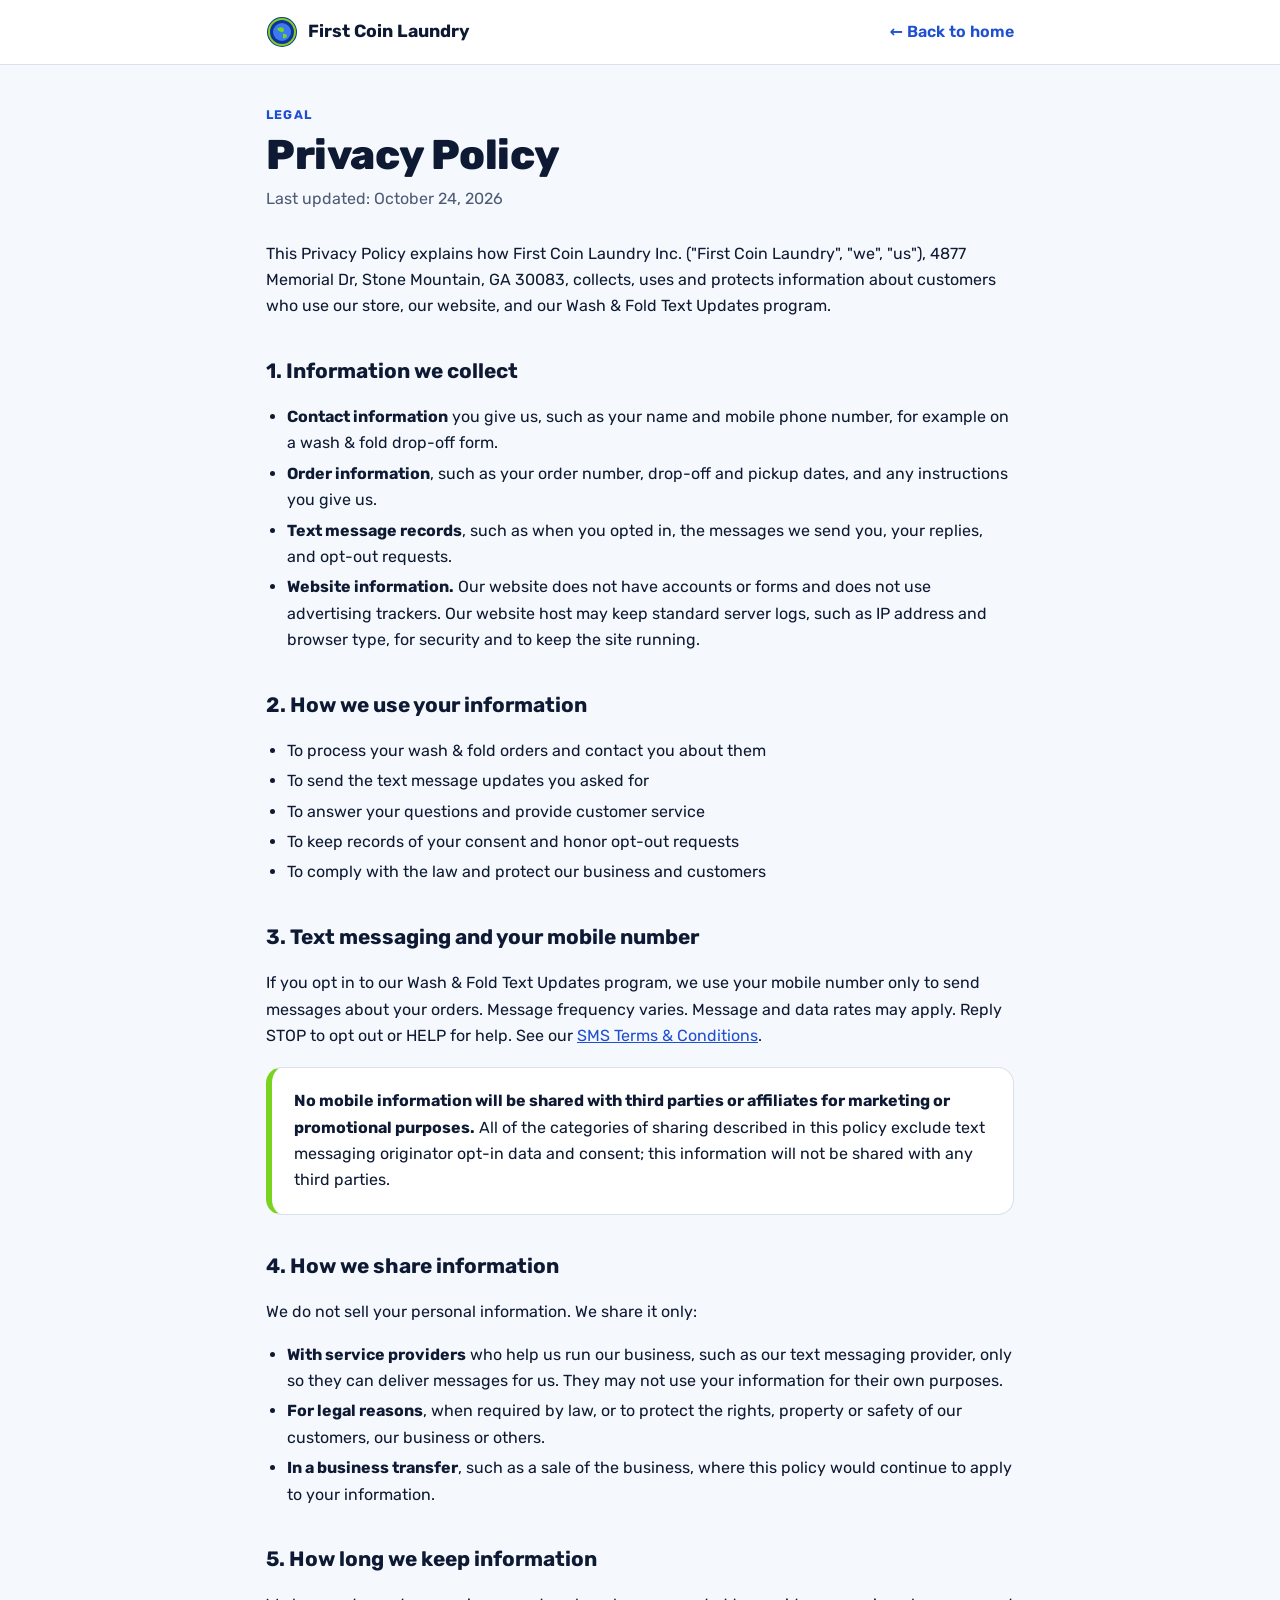
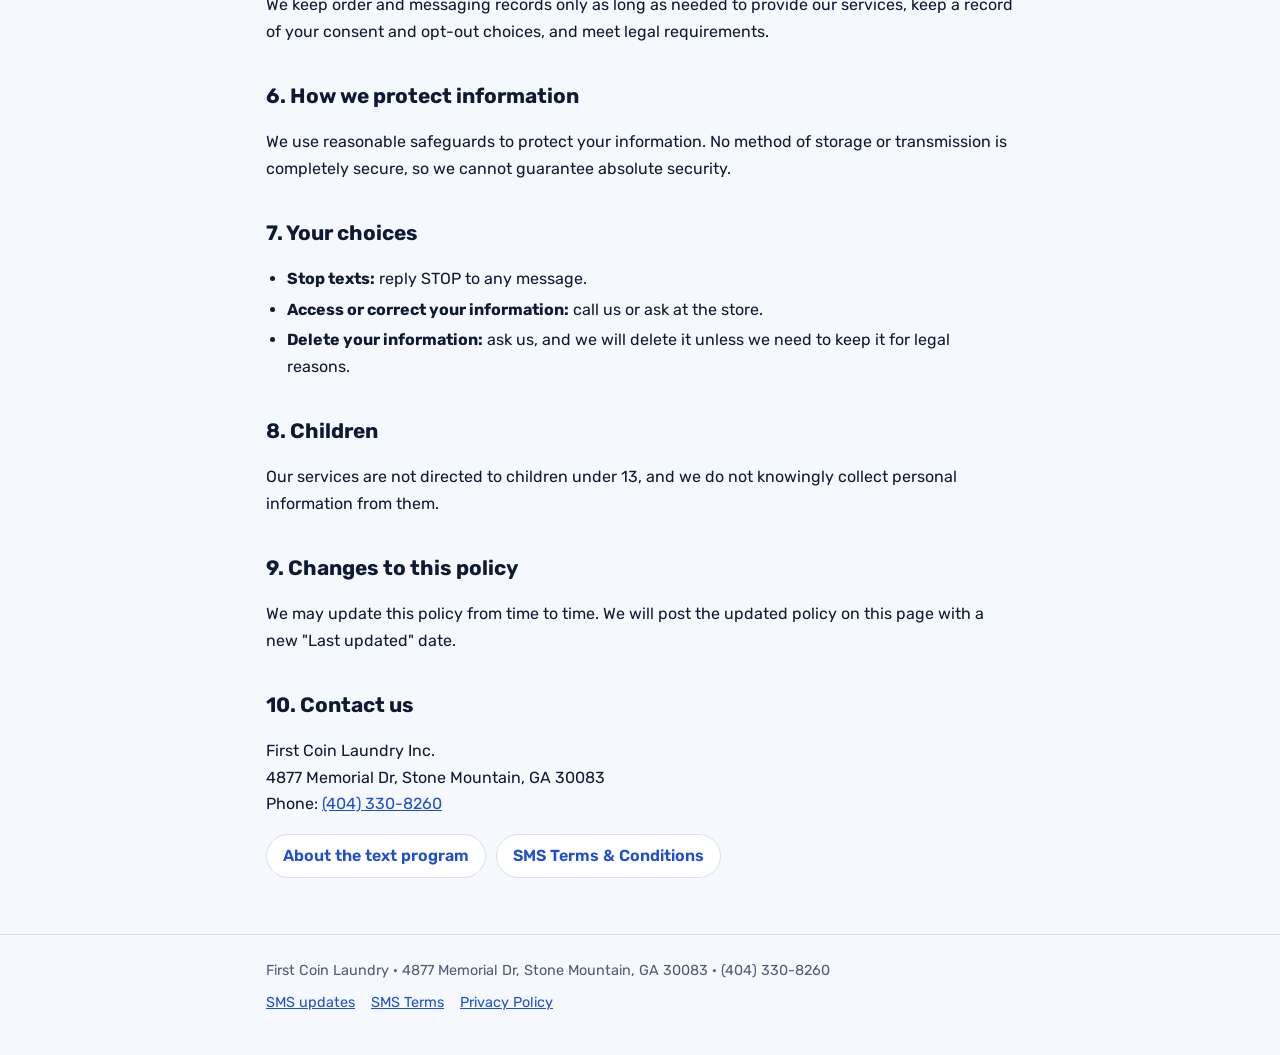
==== privacy.html @ 3e804628 "Add wash & fold SMS program, SMS terms and privacy policy pages Separate pages linked from the foote" ====
<!DOCTYPE html>
<html lang="en">
<head>
  <meta charset="UTF-8">
  <meta name="viewport" content="width=device-width, initial-scale=1.0">
  <title>Privacy Policy · First Coin Laundry</title>
  <meta name="description" content="How First Coin Laundry collects, uses and protects your information, including mobile numbers for wash & fold text updates.">
  <link rel="preconnect" href="https://fonts.googleapis.com">
  <link rel="preconnect" href="https://fonts.gstatic.com" crossorigin>
  <link href="https://fonts.googleapis.com/css2?family=Rubik:wght@400;500;600;700;800&display=swap" rel="stylesheet">
  <link rel="stylesheet" href="legal.css">
</head>
<body>
  <header class="top">
    <div class="wrap">
      <a class="brand" href="index.html"><svg viewBox="0 0 64 64" aria-hidden="true"><circle cx="32" cy="32" r="30" fill="#14309a"/><circle cx="32" cy="32" r="26" fill="none" stroke="#7ad31f" stroke-width="4"/><circle cx="32" cy="32" r="18" fill="#3a7cf0"/><path d="M22 26 q6 -6 12 -2 q4 4 0 8 q-6 2 -12 -6z M34 36 q6 -2 8 4 q-2 6 -8 4z" fill="#7ad31f"/></svg>First Coin Laundry</a>
      <a class="back" href="index.html">&larr; Back to home</a>
    </div>
  </header>

  <main>
    <div class="wrap">
      <div class="eyebrow">Legal</div>
      <h1>Privacy Policy</h1>
      <p class="updated">Last updated: October 24, 2026</p>

      <p>This Privacy Policy explains how First Coin Laundry Inc. ("First Coin Laundry", "we", "us"), 4877 Memorial Dr, Stone Mountain, GA 30083, collects, uses and protects information about customers who use our store, our website, and our Wash &amp; Fold Text Updates program.</p>

      <h2>1. Information we collect</h2>
      <ul>
        <li><b>Contact information</b> you give us, such as your name and mobile phone number, for example on a wash &amp; fold drop-off form.</li>
        <li><b>Order information</b>, such as your order number, drop-off and pickup dates, and any instructions you give us.</li>
        <li><b>Text message records</b>, such as when you opted in, the messages we send you, your replies, and opt-out requests.</li>
        <li><b>Website information.</b> Our website does not have accounts or forms and does not use advertising trackers. Our website host may keep standard server logs, such as IP address and browser type, for security and to keep the site running.</li>
      </ul>

      <h2>2. How we use your information</h2>
      <ul>
        <li>To process your wash &amp; fold orders and contact you about them</li>
        <li>To send the text message updates you asked for</li>
        <li>To answer your questions and provide customer service</li>
        <li>To keep records of your consent and honor opt-out requests</li>
        <li>To comply with the law and protect our business and customers</li>
      </ul>

      <h2>3. Text messaging and your mobile number</h2>
      <p>If you opt in to our Wash &amp; Fold Text Updates program, we use your mobile number only to send messages about your orders. Message frequency varies. Message and data rates may apply. Reply STOP to opt out or HELP for help. See our <a href="sms-terms.html">SMS Terms &amp; Conditions</a>.</p>
      <div class="card highlight">
        <p style="margin:0"><b>No mobile information will be shared with third parties or affiliates for marketing or promotional purposes.</b> All of the categories of sharing described in this policy exclude text messaging originator opt-in data and consent; this information will not be shared with any third parties.</p>
      </div>

      <h2>4. How we share information</h2>
      <p>We do not sell your personal information. We share it only:</p>
      <ul>
        <li><b>With service providers</b> who help us run our business, such as our text messaging provider, only so they can deliver messages for us. They may not use your information for their own purposes.</li>
        <li><b>For legal reasons</b>, when required by law, or to protect the rights, property or safety of our customers, our business or others.</li>
        <li><b>In a business transfer</b>, such as a sale of the business, where this policy would continue to apply to your information.</li>
      </ul>

      <h2>5. How long we keep information</h2>
      <p>We keep order and messaging records only as long as needed to provide our services, keep a record of your consent and opt-out choices, and meet legal requirements.</p>

      <h2>6. How we protect information</h2>
      <p>We use reasonable safeguards to protect your information. No method of storage or transmission is completely secure, so we cannot guarantee absolute security.</p>

      <h2>7. Your choices</h2>
      <ul>
        <li><b>Stop texts:</b> reply STOP to any message.</li>
        <li><b>Access or correct your information:</b> call us or ask at the store.</li>
        <li><b>Delete your information:</b> ask us, and we will delete it unless we need to keep it for legal reasons.</li>
      </ul>

      <h2>8. Children</h2>
      <p>Our services are not directed to children under 13, and we do not knowingly collect personal information from them.</p>

      <h2>9. Changes to this policy</h2>
      <p>We may update this policy from time to time. We will post the updated policy on this page with a new "Last updated" date.</p>

      <h2>10. Contact us</h2>
      <p>First Coin Laundry Inc.<br>4877 Memorial Dr, Stone Mountain, GA 30083<br>Phone: <a href="tel:+14043308260">(404) 330-8260</a></p>

      <div class="links">
        <a href="sms.html">About the text program</a>
        <a href="sms-terms.html">SMS Terms &amp; Conditions</a>
      </div>
    </div>
  </main>

  <footer>
    <div class="wrap">
      <span>First Coin Laundry · 4877 Memorial Dr, Stone Mountain, GA 30083 · (404) 330-8260</span>
      <nav aria-label="Legal"><a href="sms.html">SMS updates</a><a href="sms-terms.html">SMS Terms</a><a href="privacy.html">Privacy Policy</a></nav>
    </div>
  </footer>
</body>
</html>
---- legal.css ----
/* Shared styles for the SMS program, SMS terms and privacy policy pages */
:root {
  --bg: #f5f8fc;
  --surface: #ffffff;
  --surface-2: #eef3fb;
  --text: #0e1a33;
  --muted: #4d5b75;
  --primary: #1f4fd1;
  --primary-soft: #dfe7fb;
  --lime: #7ad31f;
  --border: #d9e1ee;
}
@media (prefers-color-scheme: dark) {
  :root {
    --bg: #0a1020;
    --surface: #121a2e;
    --surface-2: #17213a;
    --text: #e9eefa;
    --muted: #a1adc6;
    --primary: #6d8dff;
    --primary-soft: #1d2a52;
    --lime: #8fe33a;
    --border: #26314d;
  }
}

* { box-sizing: border-box; }
body {
  margin: 0;
  font-family: "Rubik", system-ui, -apple-system, "Segoe UI", Roboto, sans-serif;
  background: var(--bg);
  color: var(--text);
  line-height: 1.65;
  -webkit-font-smoothing: antialiased;
}
a { color: var(--primary); }
.wrap { max-width: 780px; margin: 0 auto; padding: 0 16px; }

.top { background: var(--surface); border-bottom: 1px solid var(--border); }
.top .wrap { display: flex; align-items: center; justify-content: space-between; gap: 12px; min-height: 64px; flex-wrap: wrap; }
.brand { display: inline-flex; align-items: center; gap: 10px; font-weight: 700; font-size: 1.1rem; color: var(--text); text-decoration: none; }
.brand svg { width: 32px; height: 32px; flex: none; }
.back { font-weight: 600; text-decoration: none; }

main { padding: 40px 0 56px; }
.eyebrow { color: var(--primary); font-weight: 700; text-transform: uppercase; letter-spacing: .1em; font-size: .78rem; }
h1 { font-size: clamp(1.9rem, 5vw, 2.6rem); line-height: 1.12; margin: 6px 0 8px; font-weight: 800; letter-spacing: -0.01em; }
.updated { color: var(--muted); margin: 0 0 28px; }
h2 { font-size: 1.3rem; margin: 34px 0 8px; }
h3 { font-size: 1.05rem; margin: 22px 0 6px; }
p, li { color: var(--text); }
ul, ol { padding-left: 1.3em; }
li { margin: 4px 0; }

.card { background: var(--surface); border: 1px solid var(--border); border-radius: 16px; padding: 20px 22px; margin: 18px 0; }
.card.highlight { border-left: 6px solid var(--lime); }
.consent { background: var(--surface-2); border-radius: 12px; padding: 14px 16px; font-size: .95rem; }
.consent .box { display: inline-block; width: 16px; height: 16px; border: 2px solid var(--text); border-radius: 3px; vertical-align: -3px; margin-right: 8px; }

.keywords { display: grid; grid-template-columns: repeat(auto-fit, minmax(170px, 1fr)); gap: 12px; margin: 14px 0; }
.kw { background: var(--surface); border: 1px solid var(--border); border-radius: 14px; padding: 14px 16px; }
.kw b { display: inline-block; font-size: 1.15rem; letter-spacing: .04em; background: var(--primary-soft); color: var(--primary); border-radius: 8px; padding: 2px 10px; margin-bottom: 6px; }
.kw span { display: block; color: var(--muted); font-size: .92rem; }

.sms { max-width: 420px; background: var(--surface-2); border-radius: 18px 18px 18px 4px; padding: 10px 14px; margin: 10px 0; font-size: .95rem; }

.links { display: flex; flex-wrap: wrap; gap: 10px; margin-top: 10px; }
.links a { background: var(--surface); border: 1px solid var(--border); border-radius: 999px; padding: 8px 16px; text-decoration: none; font-weight: 600; }

footer { border-top: 1px solid var(--border); padding: 24px 0 40px; color: var(--muted); font-size: .9rem; }
footer .wrap { display: flex; flex-wrap: wrap; gap: 8px 18px; justify-content: space-between; }
footer nav { display: flex; flex-wrap: wrap; gap: 8px 16px; }
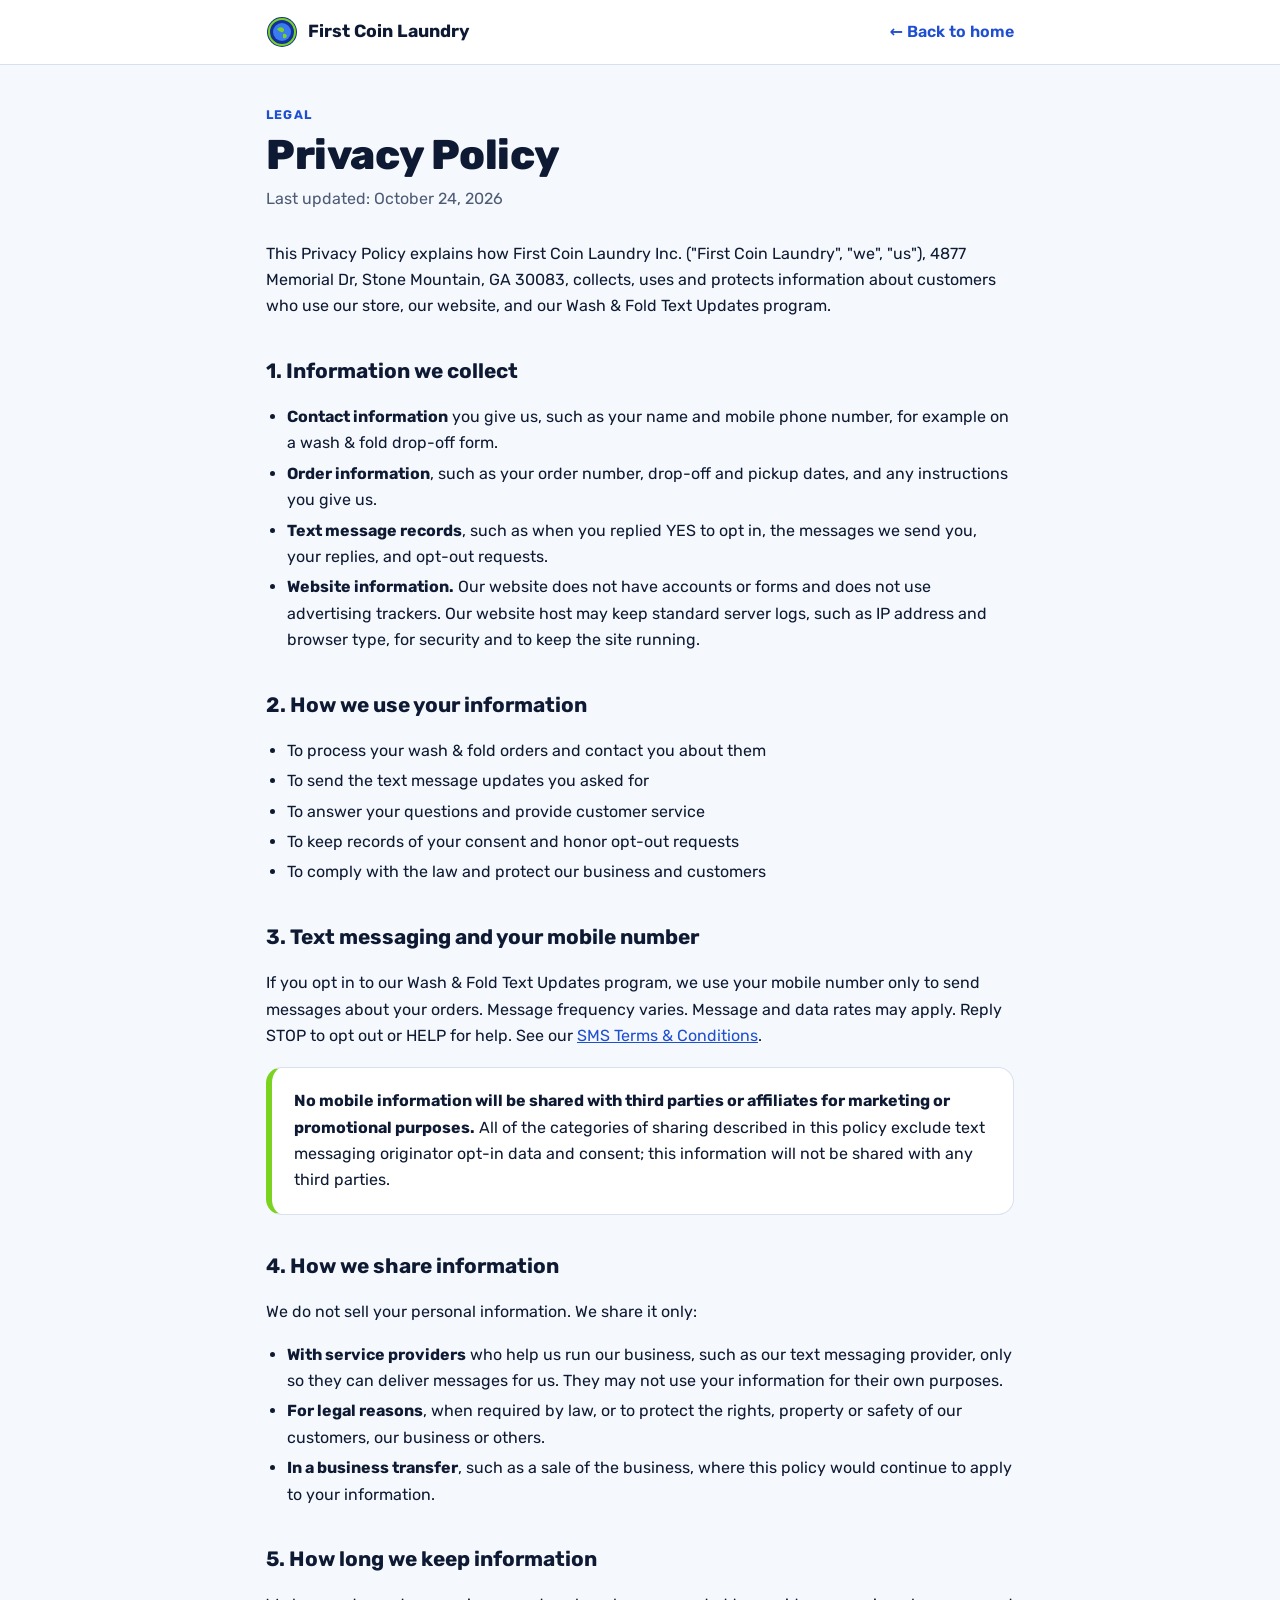
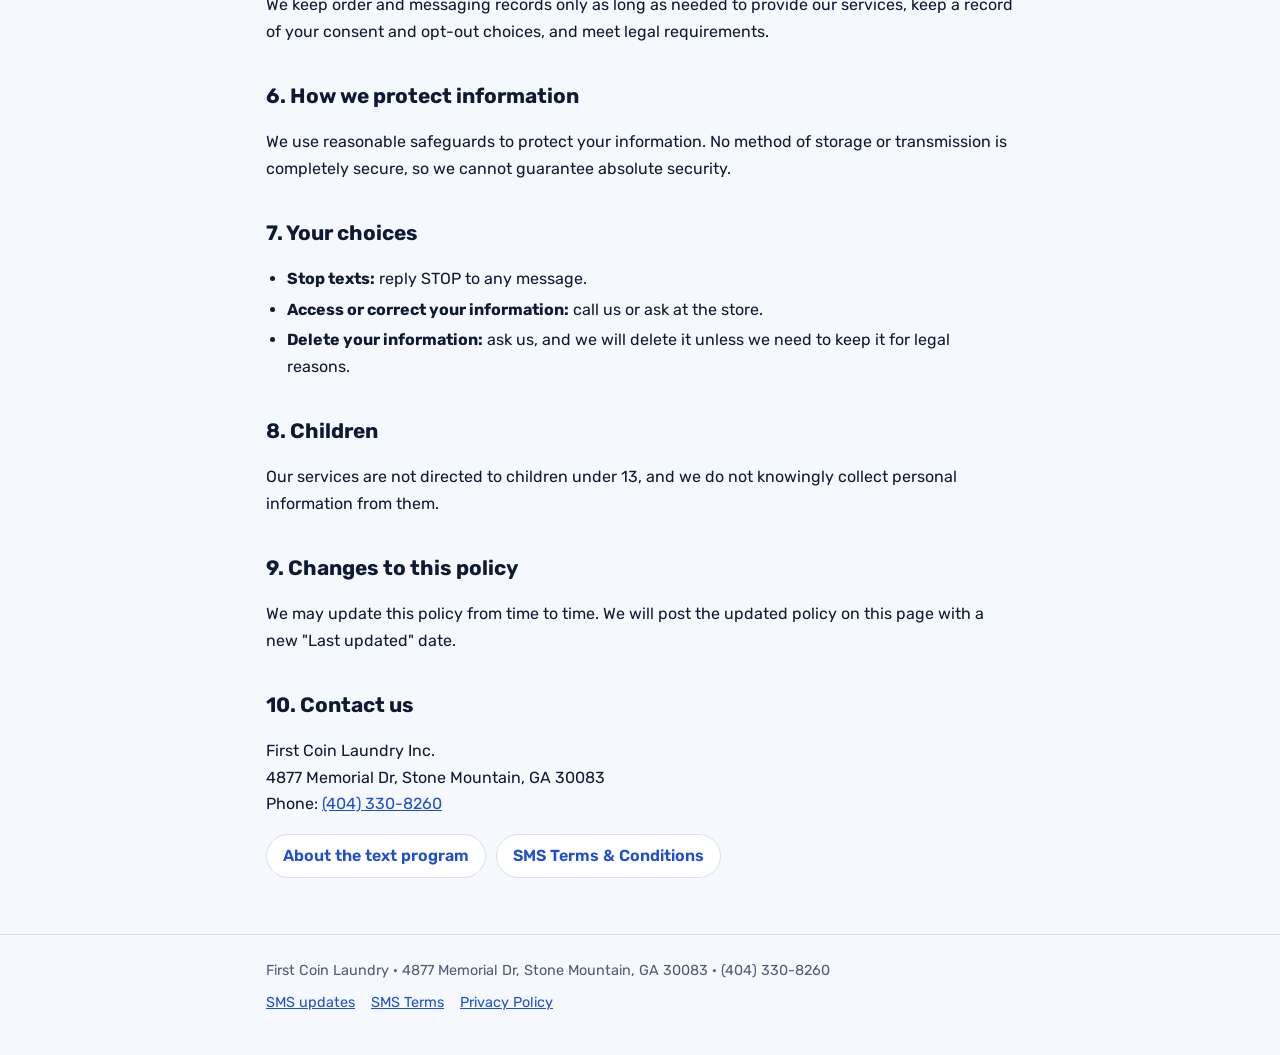
==== commit 6428a600: "Add wash & fold pricing, quarter machine and ATM; switch SMS opt-in to reply YES - New Wash & Fold s" ====
--- a/privacy.html
+++ b/privacy.html
@@ -30,7 +30,7 @@
       <ul>
         <li><b>Contact information</b> you give us, such as your name and mobile phone number, for example on a wash &amp; fold drop-off form.</li>
         <li><b>Order information</b>, such as your order number, drop-off and pickup dates, and any instructions you give us.</li>
-        <li><b>Text message records</b>, such as when you opted in, the messages we send you, your replies, and opt-out requests.</li>
+        <li><b>Text message records</b>, such as when you replied YES to opt in, the messages we send you, your replies, and opt-out requests.</li>
         <li><b>Website information.</b> Our website does not have accounts or forms and does not use advertising trackers. Our website host may keep standard server logs, such as IP address and browser type, for security and to keep the site running.</li>
       </ul>
 
--- a/legal.css
+++ b/legal.css
@@ -62,7 +62,7 @@
 .kw b { display: inline-block; font-size: 1.15rem; letter-spacing: .04em; background: var(--primary-soft); color: var(--primary); border-radius: 8px; padding: 2px 10px; margin-bottom: 6px; }
 .kw span { display: block; color: var(--muted); font-size: .92rem; }
 
-.sms { max-width: 420px; background: var(--surface-2); border-radius: 18px 18px 18px 4px; padding: 10px 14px; margin: 10px 0; font-size: .95rem; }
+.sms { overflow-wrap: anywhere; max-width: 420px; background: var(--surface-2); border-radius: 18px 18px 18px 4px; padding: 10px 14px; margin: 10px 0; font-size: .95rem; }
 
 .links { display: flex; flex-wrap: wrap; gap: 10px; margin-top: 10px; }
 .links a { background: var(--surface); border: 1px solid var(--border); border-radius: 999px; padding: 8px 16px; text-decoration: none; font-weight: 600; }
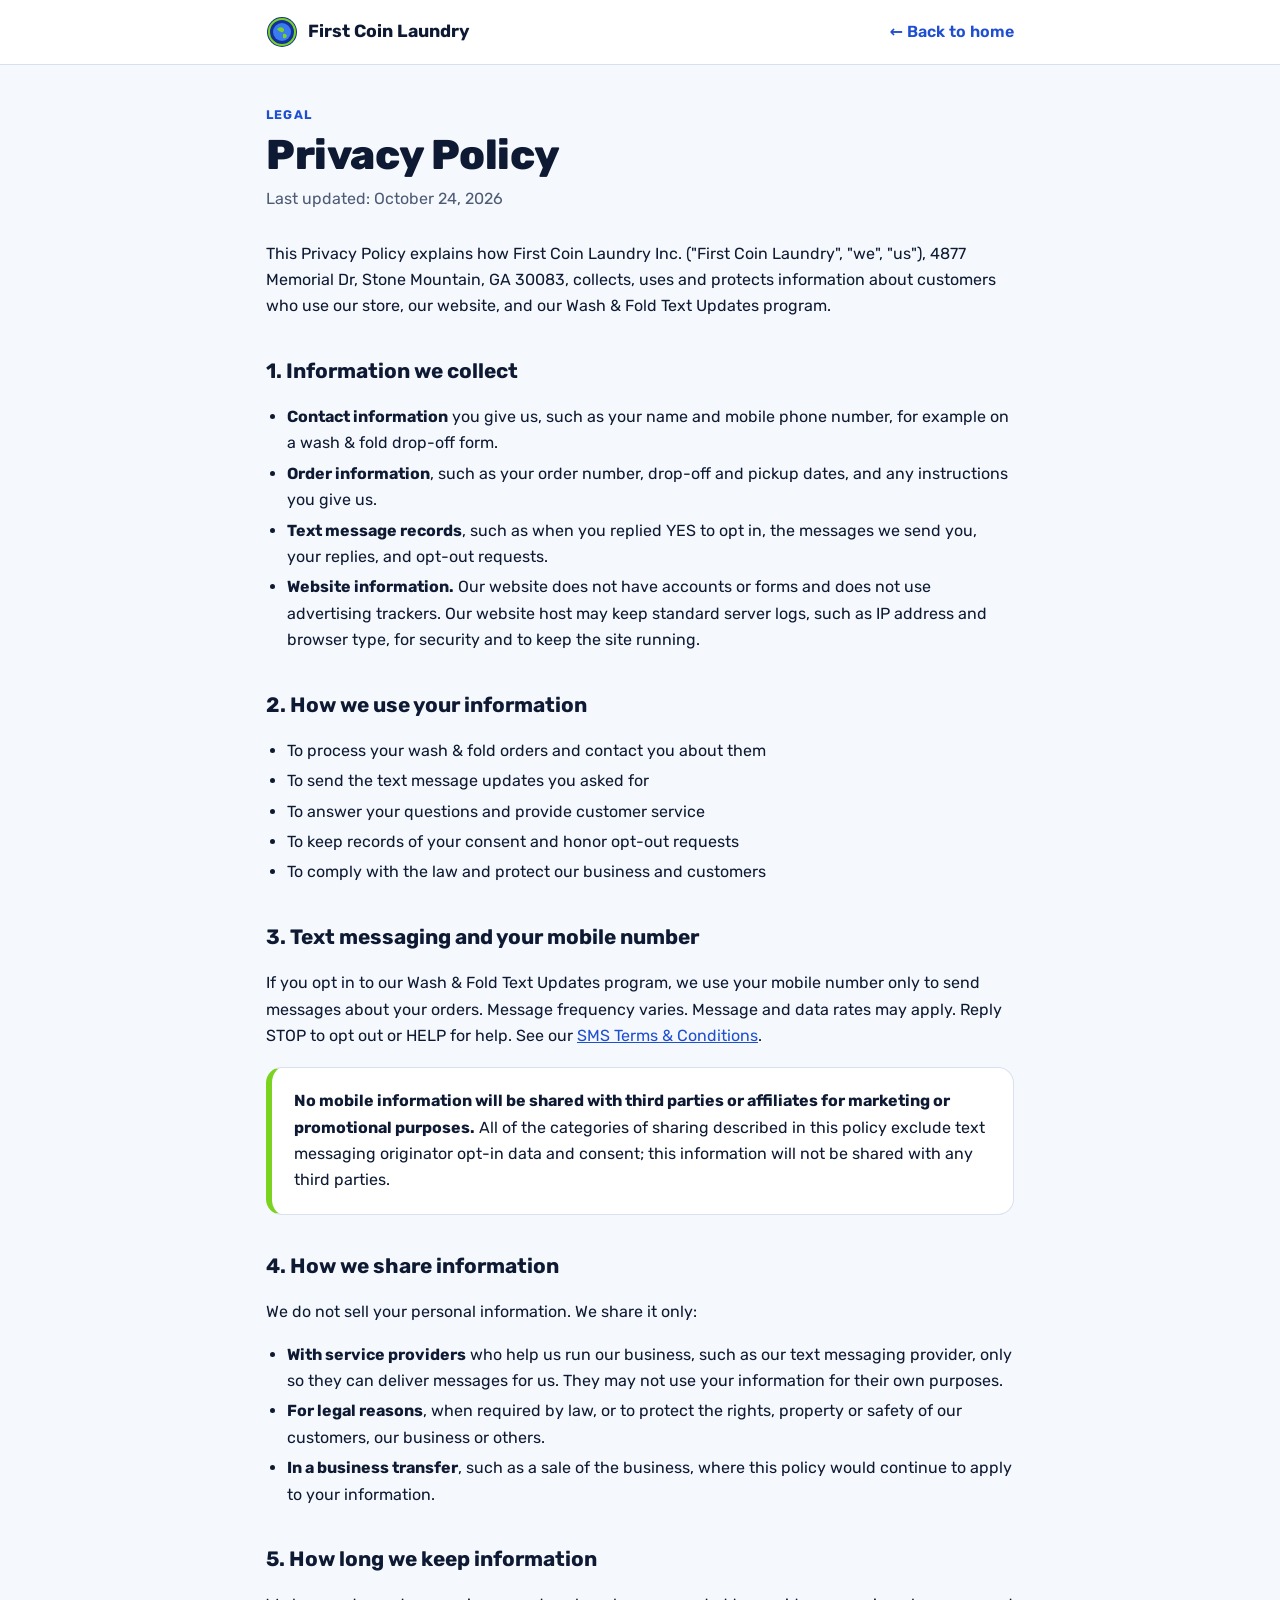
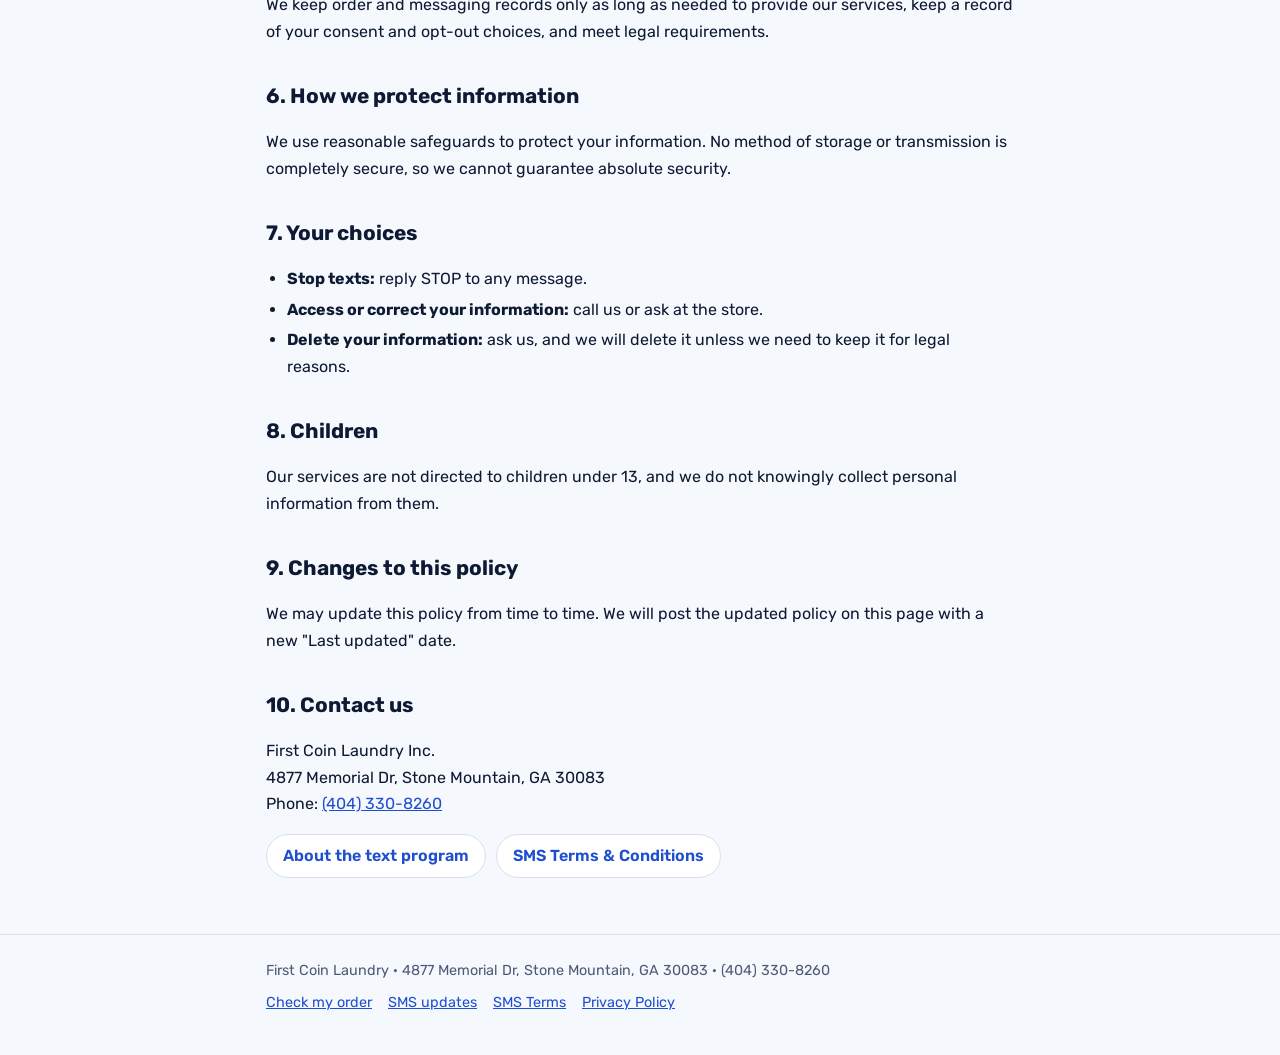
==== commit 7a23cb34: "Add W&F order lookup page fed by the POS status.html reads wf-status.json from the wf-status branch " ====
--- a/privacy.html
+++ b/privacy.html
@@ -89,7 +89,7 @@
   <footer>
     <div class="wrap">
       <span>First Coin Laundry · 4877 Memorial Dr, Stone Mountain, GA 30083 · (404) 330-8260</span>
-      <nav aria-label="Legal"><a href="sms.html">SMS updates</a><a href="sms-terms.html">SMS Terms</a><a href="privacy.html">Privacy Policy</a></nav>
+      <nav aria-label="Legal"><a href="status.html">Check my order</a><a href="sms.html">SMS updates</a><a href="sms-terms.html">SMS Terms</a><a href="privacy.html">Privacy Policy</a></nav>
     </div>
   </footer>
 </body>
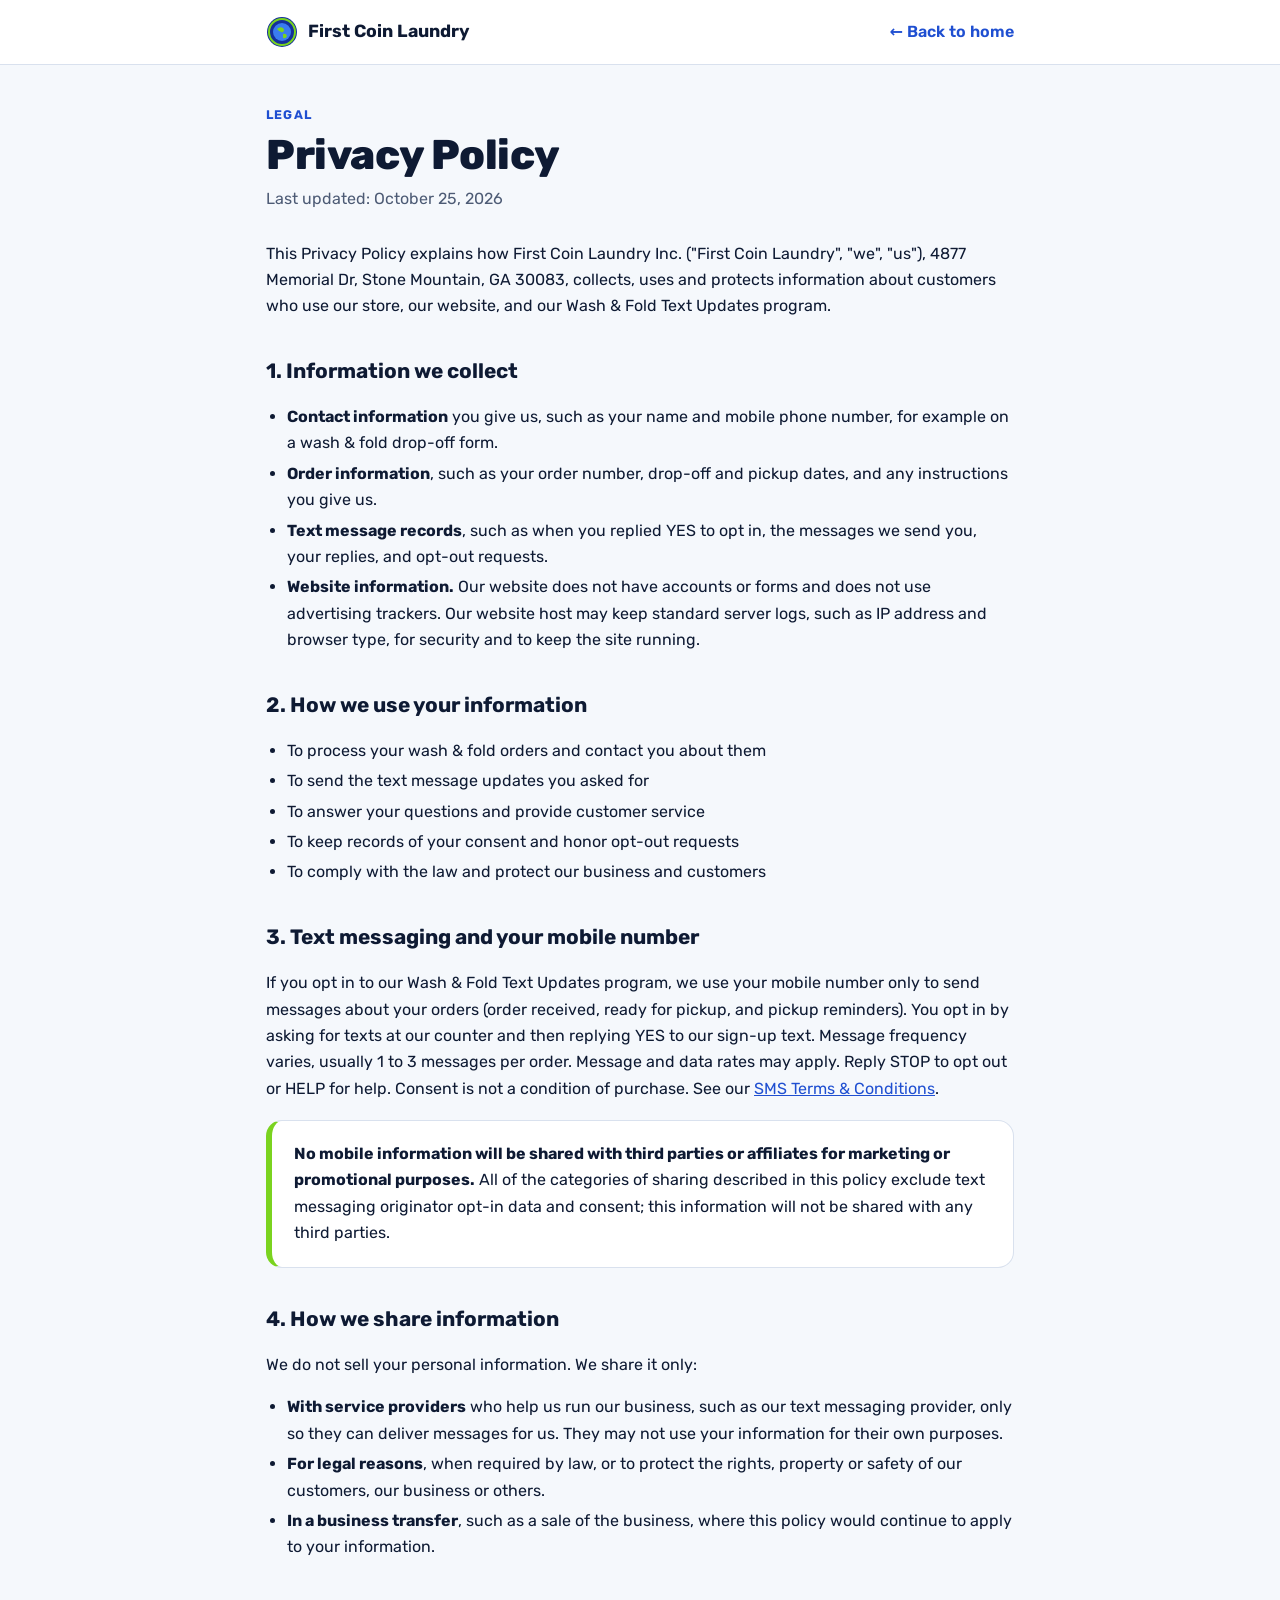
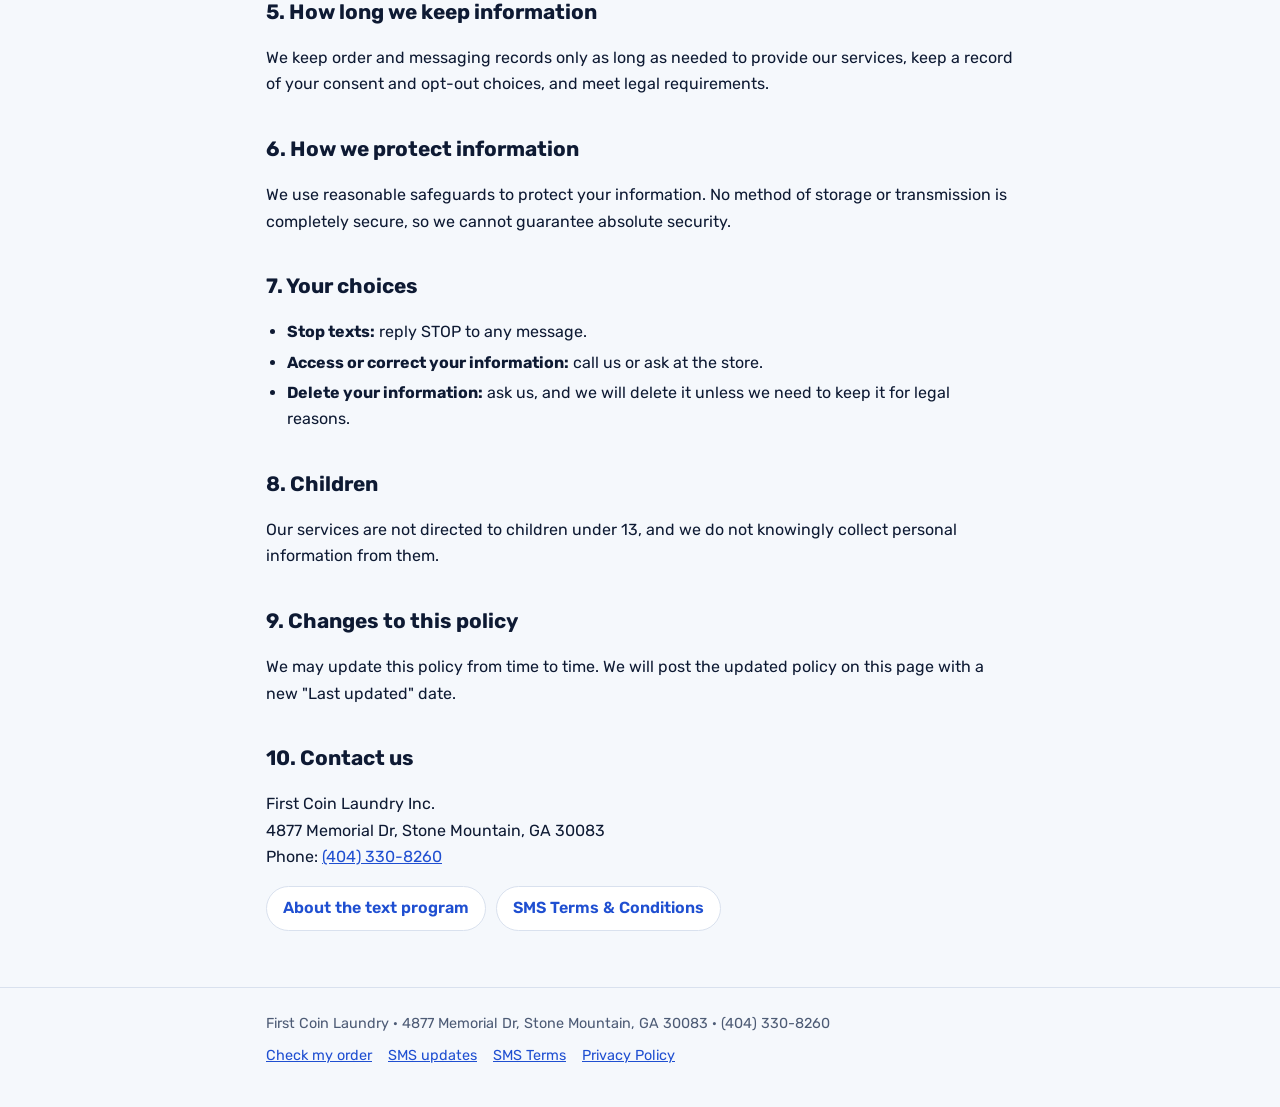
==== commit 23f44ddb: "Show SMS consent notice at the point of opt-in (Twilio 30924) Add the printable counter notice and t" ====
--- a/privacy.html
+++ b/privacy.html
@@ -22,7 +22,7 @@
     <div class="wrap">
       <div class="eyebrow">Legal</div>
       <h1>Privacy Policy</h1>
-      <p class="updated">Last updated: October 24, 2026</p>
+      <p class="updated">Last updated: October 25, 2026</p>
 
       <p>This Privacy Policy explains how First Coin Laundry Inc. ("First Coin Laundry", "we", "us"), 4877 Memorial Dr, Stone Mountain, GA 30083, collects, uses and protects information about customers who use our store, our website, and our Wash &amp; Fold Text Updates program.</p>
 
@@ -44,7 +44,7 @@
       </ul>
 
       <h2>3. Text messaging and your mobile number</h2>
-      <p>If you opt in to our Wash &amp; Fold Text Updates program, we use your mobile number only to send messages about your orders. Message frequency varies. Message and data rates may apply. Reply STOP to opt out or HELP for help. See our <a href="sms-terms.html">SMS Terms &amp; Conditions</a>.</p>
+      <p>If you opt in to our Wash &amp; Fold Text Updates program, we use your mobile number only to send messages about your orders (order received, ready for pickup, and pickup reminders). You opt in by asking for texts at our counter and then replying YES to our sign-up text. Message frequency varies, usually 1 to 3 messages per order. Message and data rates may apply. Reply STOP to opt out or HELP for help. Consent is not a condition of purchase. See our <a href="sms-terms.html">SMS Terms &amp; Conditions</a>.</p>
       <div class="card highlight">
         <p style="margin:0"><b>No mobile information will be shared with third parties or affiliates for marketing or promotional purposes.</b> All of the categories of sharing described in this policy exclude text messaging originator opt-in data and consent; this information will not be shared with any third parties.</p>
       </div>
--- a/legal.css
+++ b/legal.css
@@ -64,6 +64,26 @@
 
 .sms { overflow-wrap: anywhere; max-width: 420px; background: var(--surface-2); border-radius: 18px 18px 18px 4px; padding: 10px 14px; margin: 10px 0; font-size: .95rem; }
 
+.optin-sign { background: #fff; color: #0e1a33; border: 3px solid #1f4fd1; border-radius: 18px; padding: 22px 24px; margin: 14px 0; max-width: 620px; }
+.optin-brand { color: #1f4fd1; font-weight: 800; text-transform: uppercase; letter-spacing: .08em; font-size: .85rem; }
+.optin-title { font-size: 1.6rem; font-weight: 800; line-height: 1.2; margin: 2px 0 12px; }
+.optin-sign p { color: #0e1a33; }
+.optin-check { font-size: 1.1rem; margin: 0 0 10px; }
+.optin-check .box { display: inline-block; width: 20px; height: 20px; border: 2px solid #0e1a33; border-radius: 4px; vertical-align: -4px; margin-right: 10px; }
+.optin-terms { font-size: .95rem; margin: 0 0 10px; }
+.optin-links { font-size: .85rem; color: #4d5b75; margin: 0; overflow-wrap: anywhere; }
+.print-btn { font: inherit; font-weight: 600; border: 1px solid var(--border); background: var(--surface); color: var(--primary); border-radius: 999px; padding: 8px 16px; cursor: pointer; }
+@media print {
+  body { background: #fff; }
+  body * { visibility: hidden; }
+  .optin-sign, .optin-sign * { visibility: visible; }
+  .optin-sign { position: absolute; left: 0; top: 0; max-width: none; width: 100%; font-size: 1.25rem; }
+  .optin-title { font-size: 2.4rem; }
+  .optin-check { font-size: 1.5rem; }
+  .optin-terms { font-size: 1.2rem; }
+  .optin-links { font-size: 1rem; }
+}
+
 .links { display: flex; flex-wrap: wrap; gap: 10px; margin-top: 10px; }
 .links a { background: var(--surface); border: 1px solid var(--border); border-radius: 999px; padding: 8px 16px; text-decoration: none; font-weight: 600; }
 
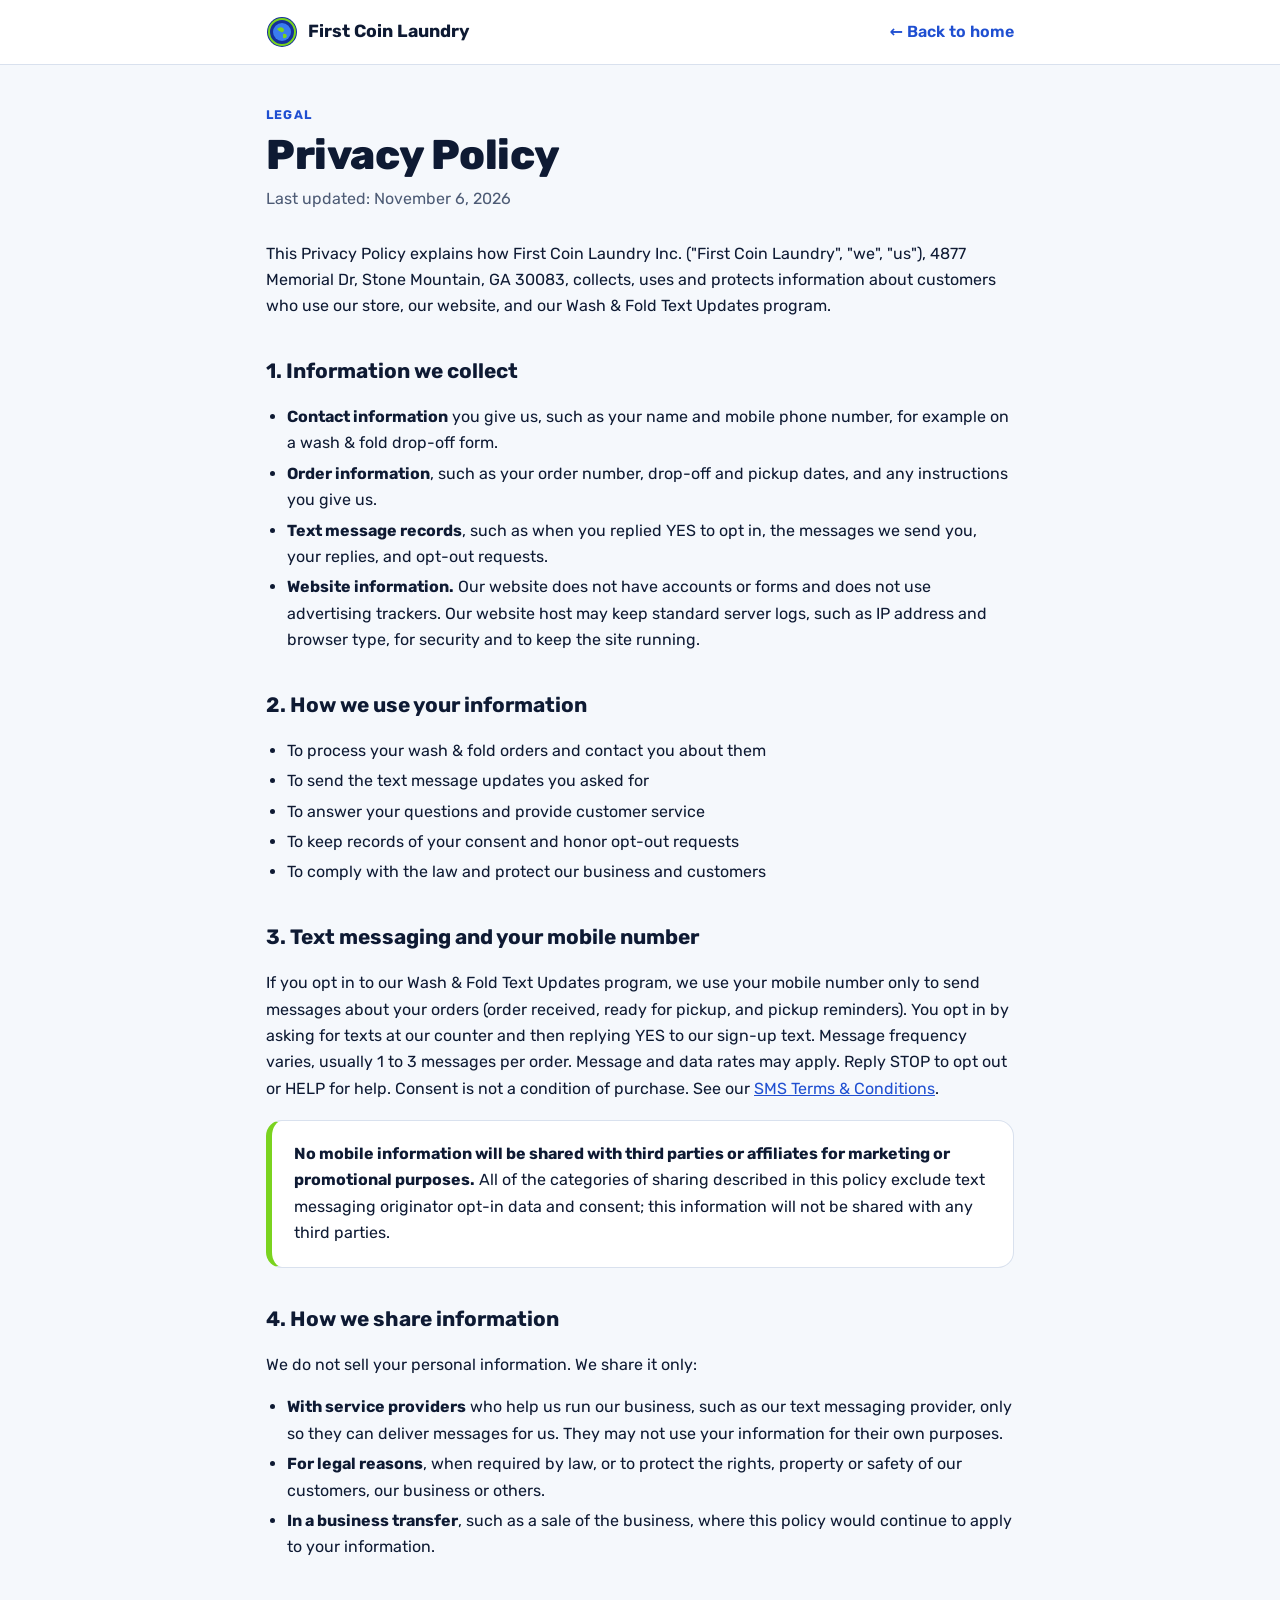
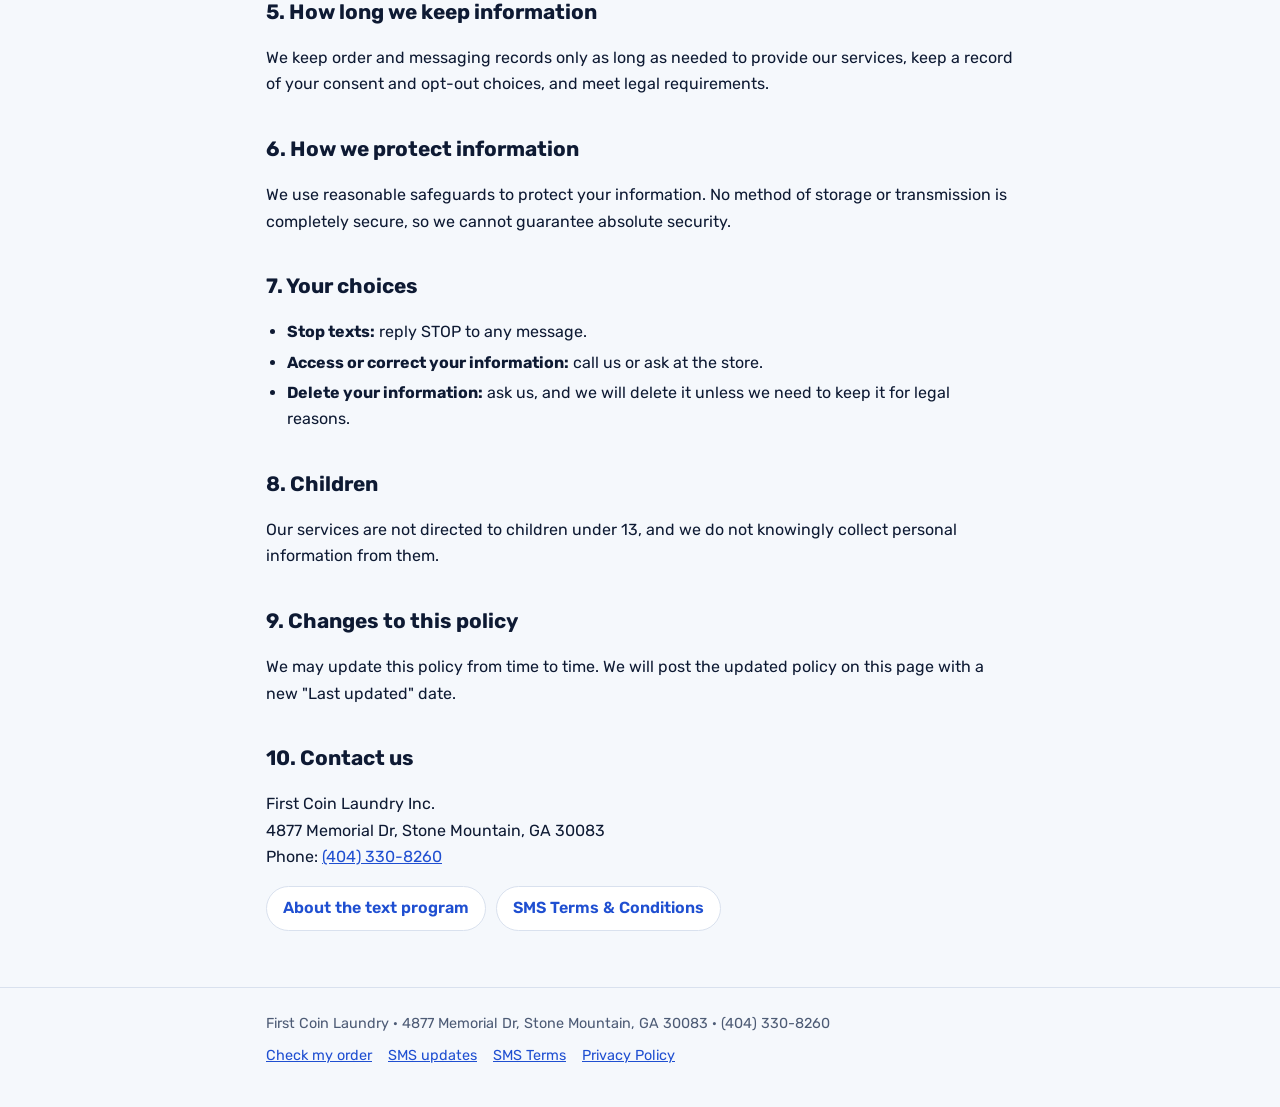
==== commit 4f60edc2: "Match SMS pages to the A2P campaign resubmission List every opt-in/opt-out/help keyword, show the ex" ====
--- a/privacy.html
+++ b/privacy.html
@@ -22,7 +22,7 @@
     <div class="wrap">
       <div class="eyebrow">Legal</div>
       <h1>Privacy Policy</h1>
-      <p class="updated">Last updated: October 25, 2026</p>
+      <p class="updated">Last updated: November 6, 2026</p>
 
       <p>This Privacy Policy explains how First Coin Laundry Inc. ("First Coin Laundry", "we", "us"), 4877 Memorial Dr, Stone Mountain, GA 30083, collects, uses and protects information about customers who use our store, our website, and our Wash &amp; Fold Text Updates program.</p>
 
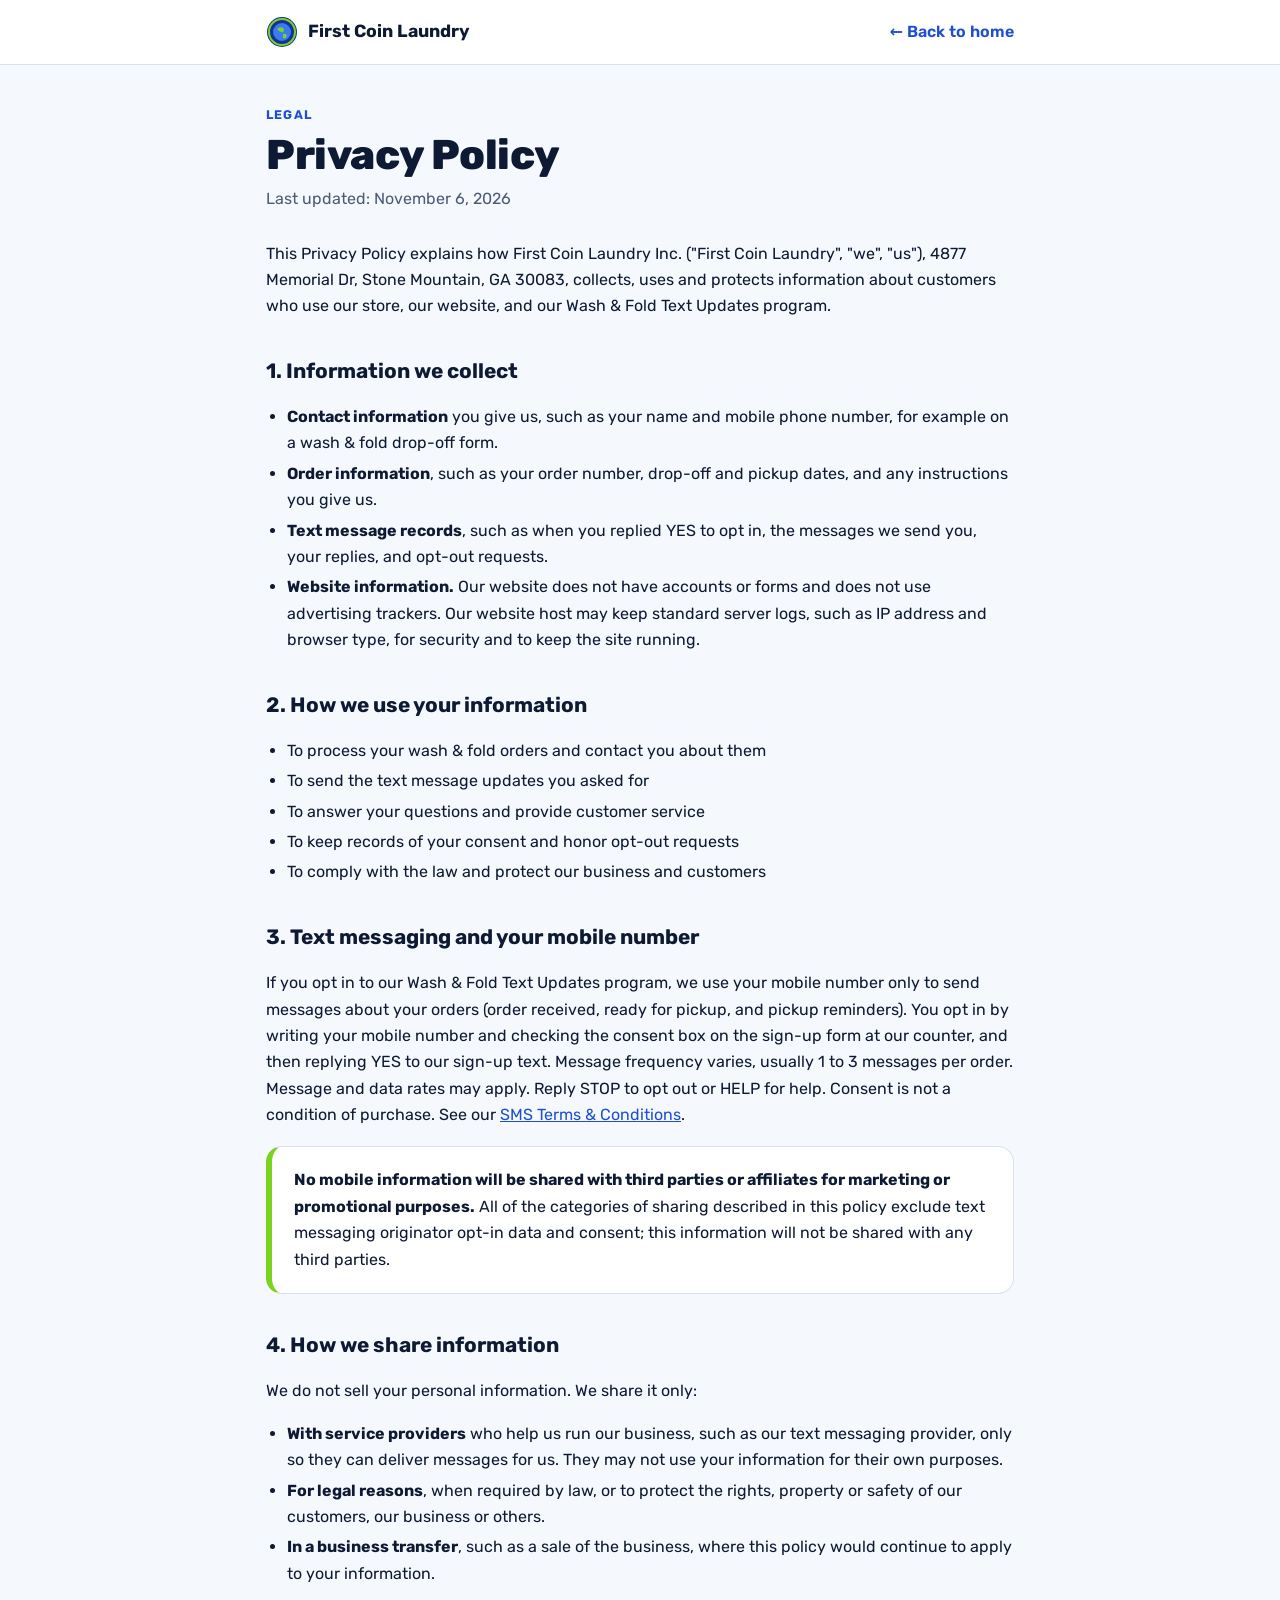
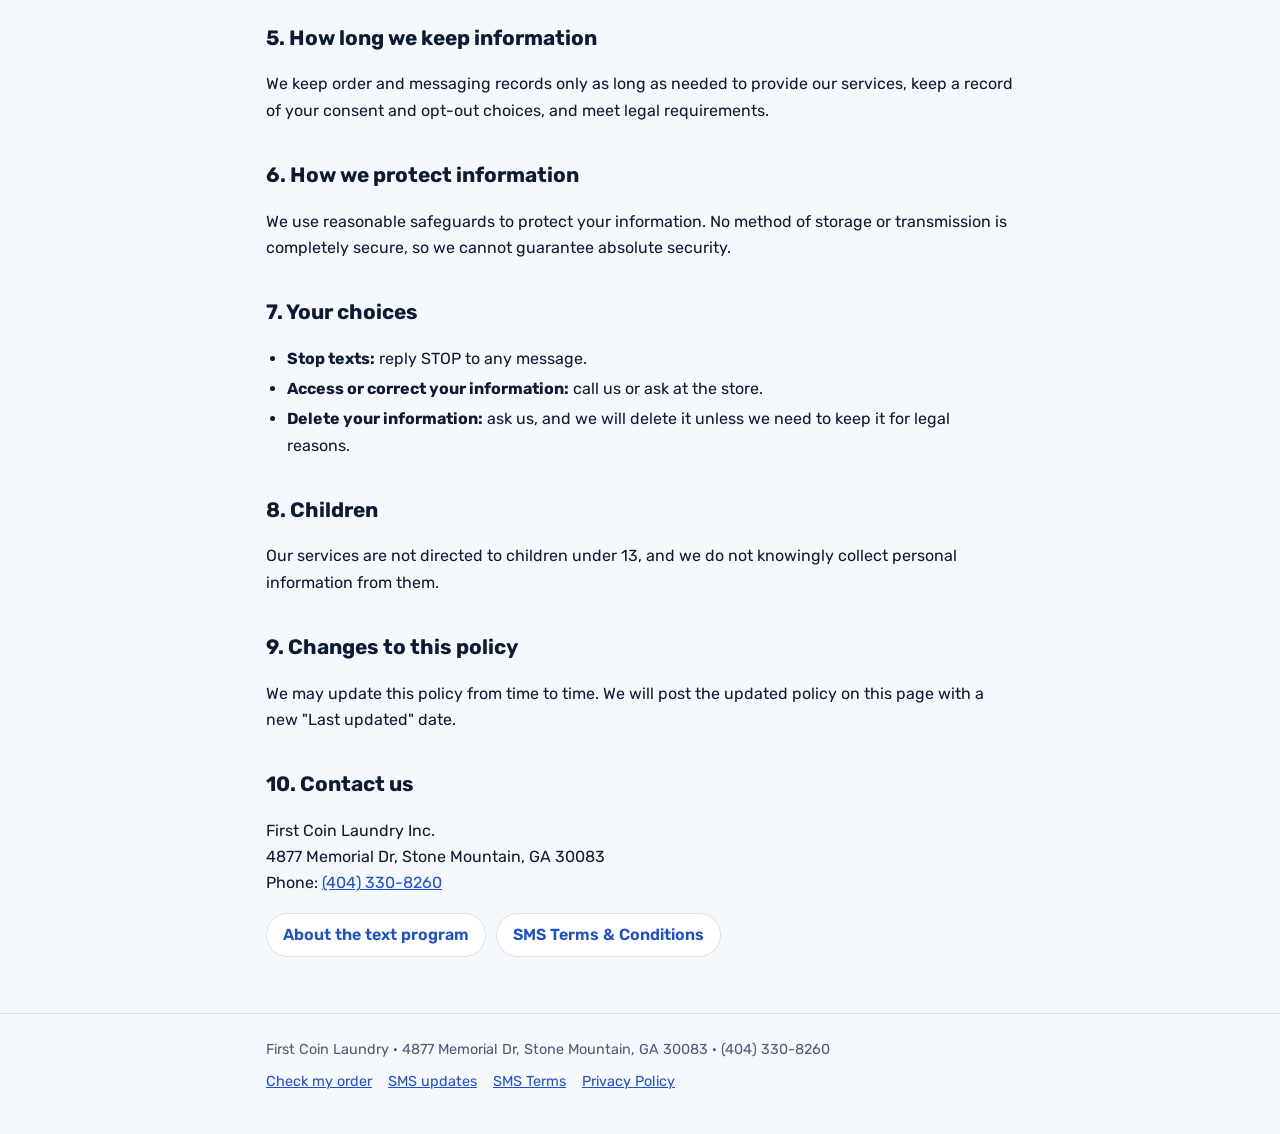
==== commit 0f054d24: "Add mobile phone number field to SMS opt-in form (Twilio 30896) Co-Authored-By: Claude Opus 5.5 <nor" ====
--- a/privacy.html
+++ b/privacy.html
@@ -44,7 +44,7 @@
       </ul>
 
       <h2>3. Text messaging and your mobile number</h2>
-      <p>If you opt in to our Wash &amp; Fold Text Updates program, we use your mobile number only to send messages about your orders (order received, ready for pickup, and pickup reminders). You opt in by asking for texts at our counter and then replying YES to our sign-up text. Message frequency varies, usually 1 to 3 messages per order. Message and data rates may apply. Reply STOP to opt out or HELP for help. Consent is not a condition of purchase. See our <a href="sms-terms.html">SMS Terms &amp; Conditions</a>.</p>
+      <p>If you opt in to our Wash &amp; Fold Text Updates program, we use your mobile number only to send messages about your orders (order received, ready for pickup, and pickup reminders). You opt in by writing your mobile number and checking the consent box on the sign-up form at our counter, and then replying YES to our sign-up text. Message frequency varies, usually 1 to 3 messages per order. Message and data rates may apply. Reply STOP to opt out or HELP for help. Consent is not a condition of purchase. See our <a href="sms-terms.html">SMS Terms &amp; Conditions</a>.</p>
       <div class="card highlight">
         <p style="margin:0"><b>No mobile information will be shared with third parties or affiliates for marketing or promotional purposes.</b> All of the categories of sharing described in this policy exclude text messaging originator opt-in data and consent; this information will not be shared with any third parties.</p>
       </div>
--- a/legal.css
+++ b/legal.css
@@ -71,6 +71,13 @@
 .optin-check { font-size: 1.1rem; margin: 0 0 10px; }
 .optin-check .box { display: inline-block; width: 20px; height: 20px; border: 2px solid #0e1a33; border-radius: 4px; vertical-align: -4px; margin-right: 10px; }
 .optin-terms { font-size: .95rem; margin: 0 0 10px; }
+.optin-field { margin: 0 0 12px; }
+.optin-field label { display: block; font-weight: 600; margin-bottom: 4px; }
+.optin-field .req { font-weight: 400; color: #4d5b75; font-size: .9em; }
+.optin-field input { width: 100%; font: inherit; color: #0e1a33; background: #fff; border: 2px solid #0e1a33; border-radius: 8px; padding: 8px 10px; }
+.optin-date { margin: 12px 0 0; max-width: 220px; }
+.optin-check label { cursor: pointer; }
+.optin-check input[type="checkbox"] { width: 20px; height: 20px; vertical-align: -4px; margin: 0 8px 0 0; accent-color: #1f4fd1; }
 .optin-links { font-size: .85rem; color: #4d5b75; margin: 0; overflow-wrap: anywhere; }
 .print-btn { font: inherit; font-weight: 600; border: 1px solid var(--border); background: var(--surface); color: var(--primary); border-radius: 999px; padding: 8px 16px; cursor: pointer; }
 @media print {
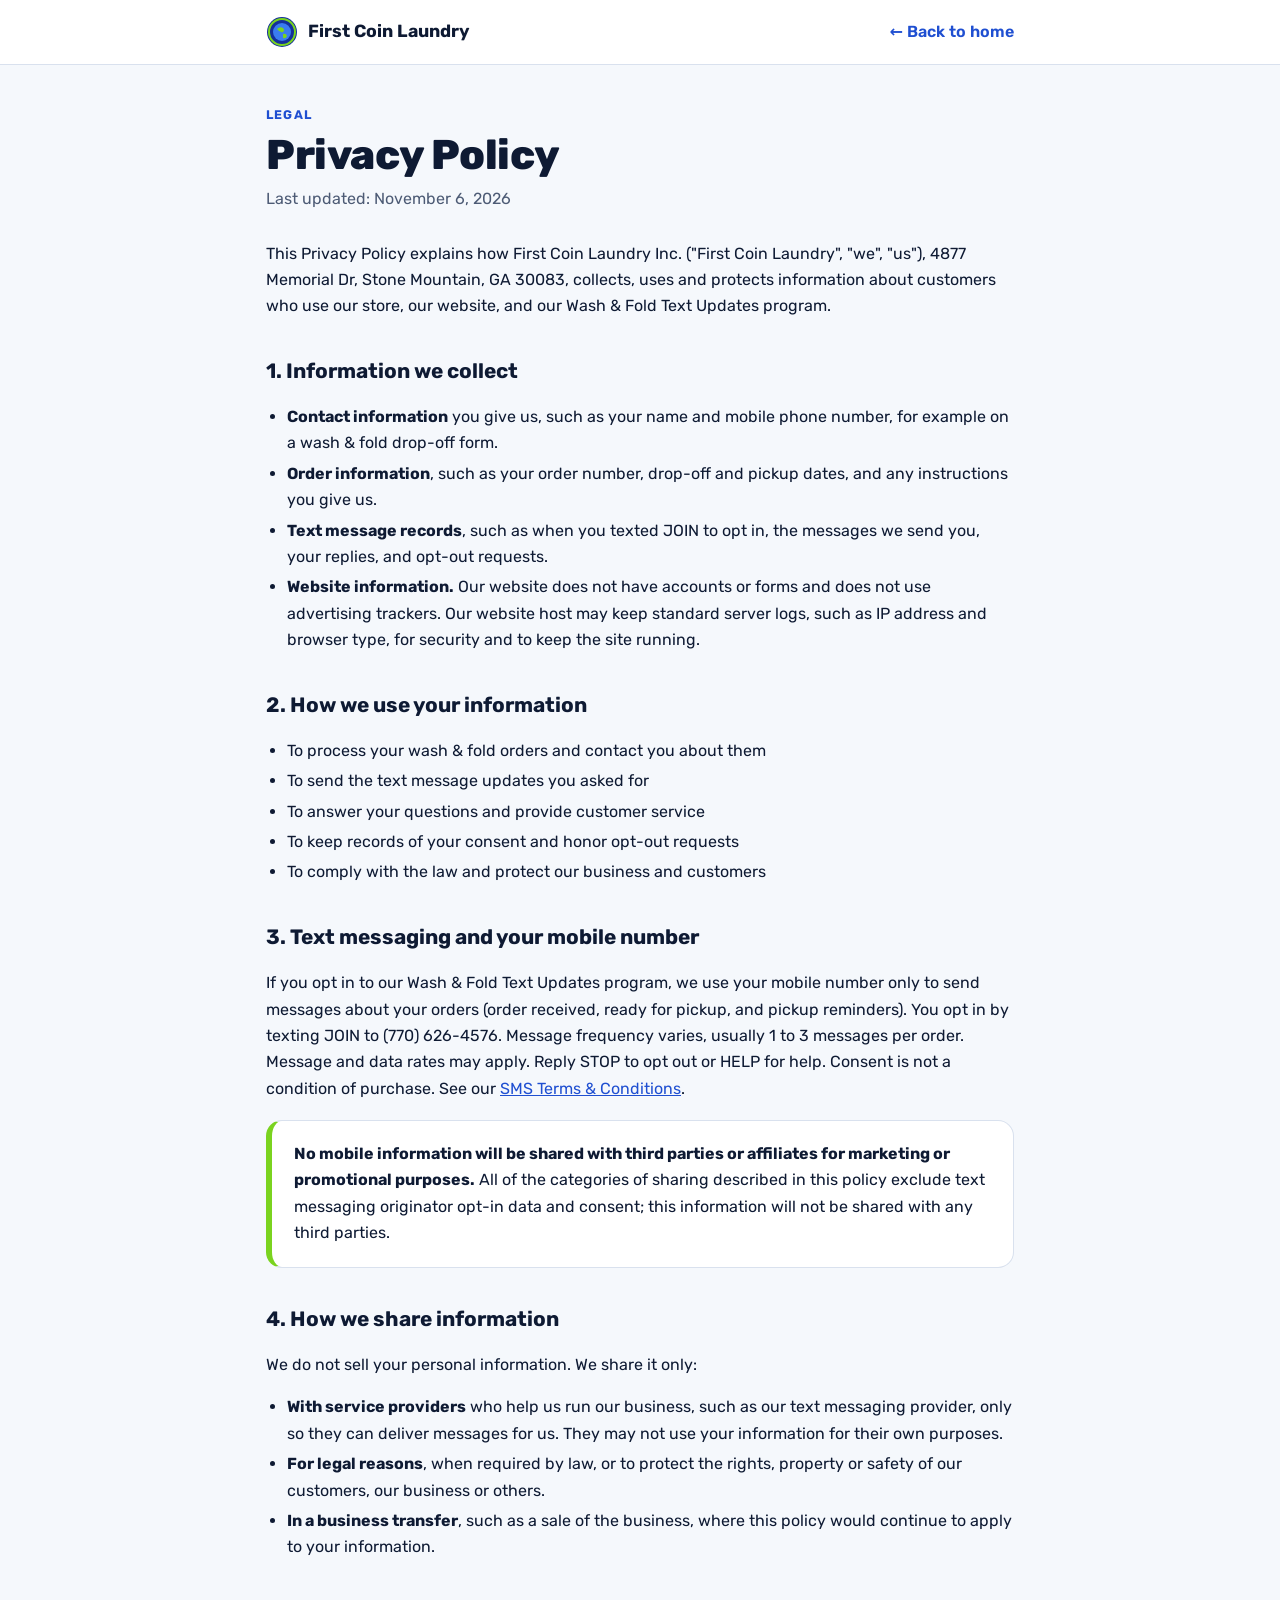
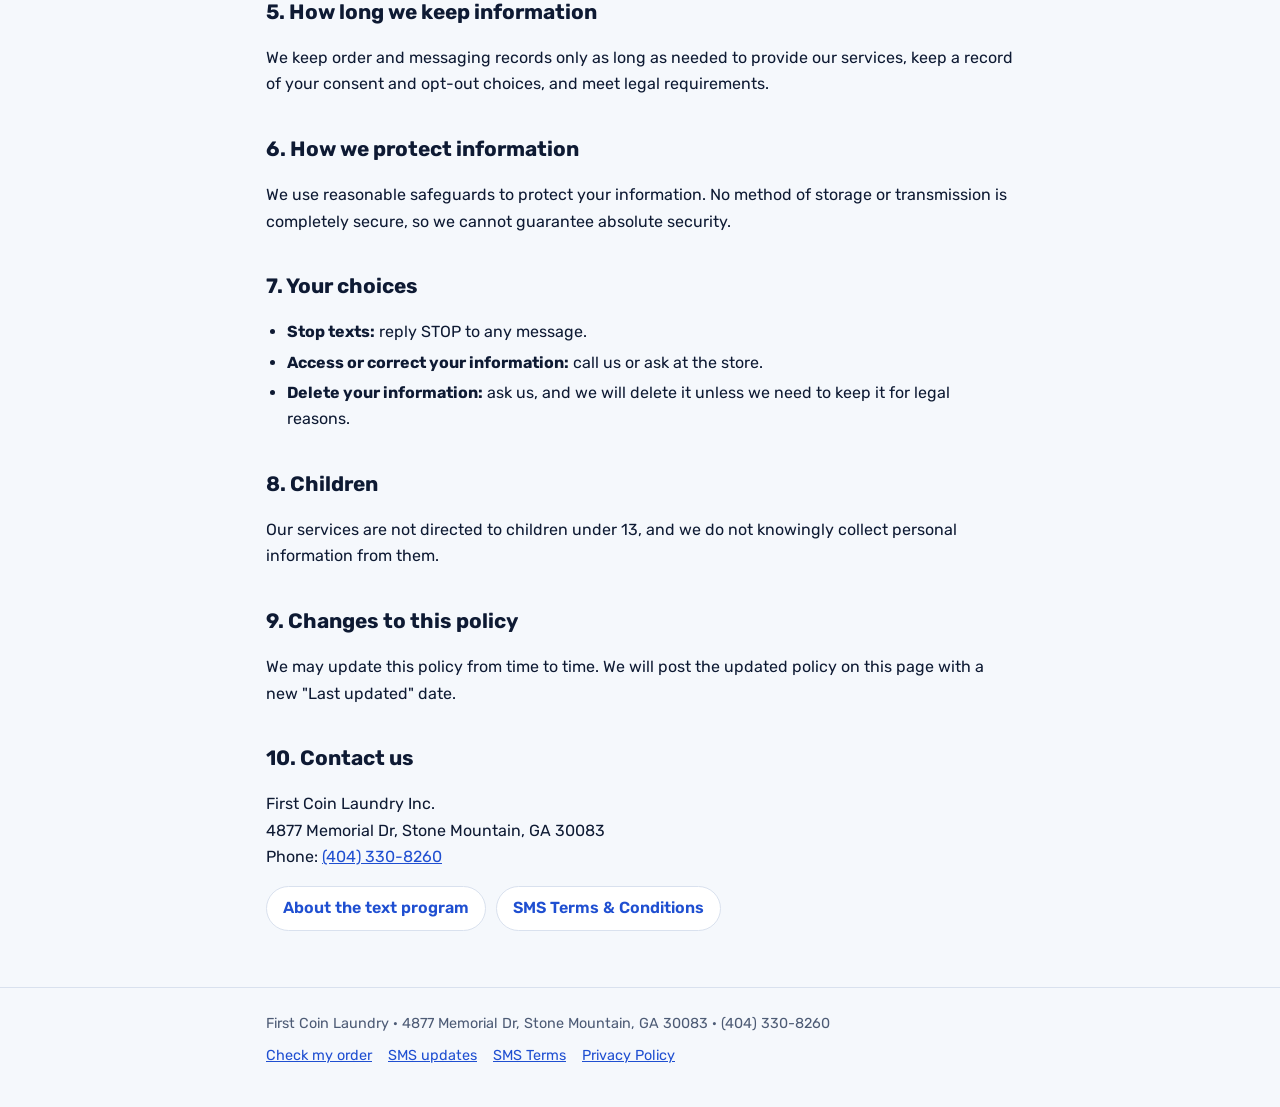
==== commit 5fa8bb43: "Switch SMS opt-in to customer texting JOIN (no paper form) Co-Authored-By: Claude Opus 5.5 <noreply@" ====
--- a/privacy.html
+++ b/privacy.html
@@ -30,7 +30,7 @@
       <ul>
         <li><b>Contact information</b> you give us, such as your name and mobile phone number, for example on a wash &amp; fold drop-off form.</li>
         <li><b>Order information</b>, such as your order number, drop-off and pickup dates, and any instructions you give us.</li>
-        <li><b>Text message records</b>, such as when you replied YES to opt in, the messages we send you, your replies, and opt-out requests.</li>
+        <li><b>Text message records</b>, such as when you texted JOIN to opt in, the messages we send you, your replies, and opt-out requests.</li>
         <li><b>Website information.</b> Our website does not have accounts or forms and does not use advertising trackers. Our website host may keep standard server logs, such as IP address and browser type, for security and to keep the site running.</li>
       </ul>
 
@@ -44,7 +44,7 @@
       </ul>
 
       <h2>3. Text messaging and your mobile number</h2>
-      <p>If you opt in to our Wash &amp; Fold Text Updates program, we use your mobile number only to send messages about your orders (order received, ready for pickup, and pickup reminders). You opt in by writing your mobile number and checking the consent box on the sign-up form at our counter, and then replying YES to our sign-up text. Message frequency varies, usually 1 to 3 messages per order. Message and data rates may apply. Reply STOP to opt out or HELP for help. Consent is not a condition of purchase. See our <a href="sms-terms.html">SMS Terms &amp; Conditions</a>.</p>
+      <p>If you opt in to our Wash &amp; Fold Text Updates program, we use your mobile number only to send messages about your orders (order received, ready for pickup, and pickup reminders). You opt in by texting JOIN to (770) 626-4576. Message frequency varies, usually 1 to 3 messages per order. Message and data rates may apply. Reply STOP to opt out or HELP for help. Consent is not a condition of purchase. See our <a href="sms-terms.html">SMS Terms &amp; Conditions</a>.</p>
       <div class="card highlight">
         <p style="margin:0"><b>No mobile information will be shared with third parties or affiliates for marketing or promotional purposes.</b> All of the categories of sharing described in this policy exclude text messaging originator opt-in data and consent; this information will not be shared with any third parties.</p>
       </div>
--- a/legal.css
+++ b/legal.css
@@ -71,13 +71,10 @@
 .optin-check { font-size: 1.1rem; margin: 0 0 10px; }
 .optin-check .box { display: inline-block; width: 20px; height: 20px; border: 2px solid #0e1a33; border-radius: 4px; vertical-align: -4px; margin-right: 10px; }
 .optin-terms { font-size: .95rem; margin: 0 0 10px; }
-.optin-field { margin: 0 0 12px; }
-.optin-field label { display: block; font-weight: 600; margin-bottom: 4px; }
-.optin-field .req { font-weight: 400; color: #4d5b75; font-size: .9em; }
-.optin-field input { width: 100%; font: inherit; color: #0e1a33; background: #fff; border: 2px solid #0e1a33; border-radius: 8px; padding: 8px 10px; }
-.optin-date { margin: 12px 0 0; max-width: 220px; }
-.optin-check label { cursor: pointer; }
-.optin-check input[type="checkbox"] { width: 20px; height: 20px; vertical-align: -4px; margin: 0 8px 0 0; accent-color: #1f4fd1; }
+.optin-cta { font-size: 1.5rem; font-weight: 700; margin: 0 0 10px; }
+.optin-cta b { color: #1f4fd1; }
+.text-btn { display: inline-block; font-weight: 700; text-decoration: none; background: var(--primary); color: #fff; border-radius: 999px; padding: 10px 20px; }
+.fine { color: var(--muted); font-size: .92rem; }
 .optin-links { font-size: .85rem; color: #4d5b75; margin: 0; overflow-wrap: anywhere; }
 .print-btn { font: inherit; font-weight: 600; border: 1px solid var(--border); background: var(--surface); color: var(--primary); border-radius: 999px; padding: 8px 16px; cursor: pointer; }
 @media print {
@@ -87,6 +84,7 @@
   .optin-sign { position: absolute; left: 0; top: 0; max-width: none; width: 100%; font-size: 1.25rem; }
   .optin-title { font-size: 2.4rem; }
   .optin-check { font-size: 1.5rem; }
+  .optin-cta { font-size: 2.6rem; }
   .optin-terms { font-size: 1.2rem; }
   .optin-links { font-size: 1rem; }
 }
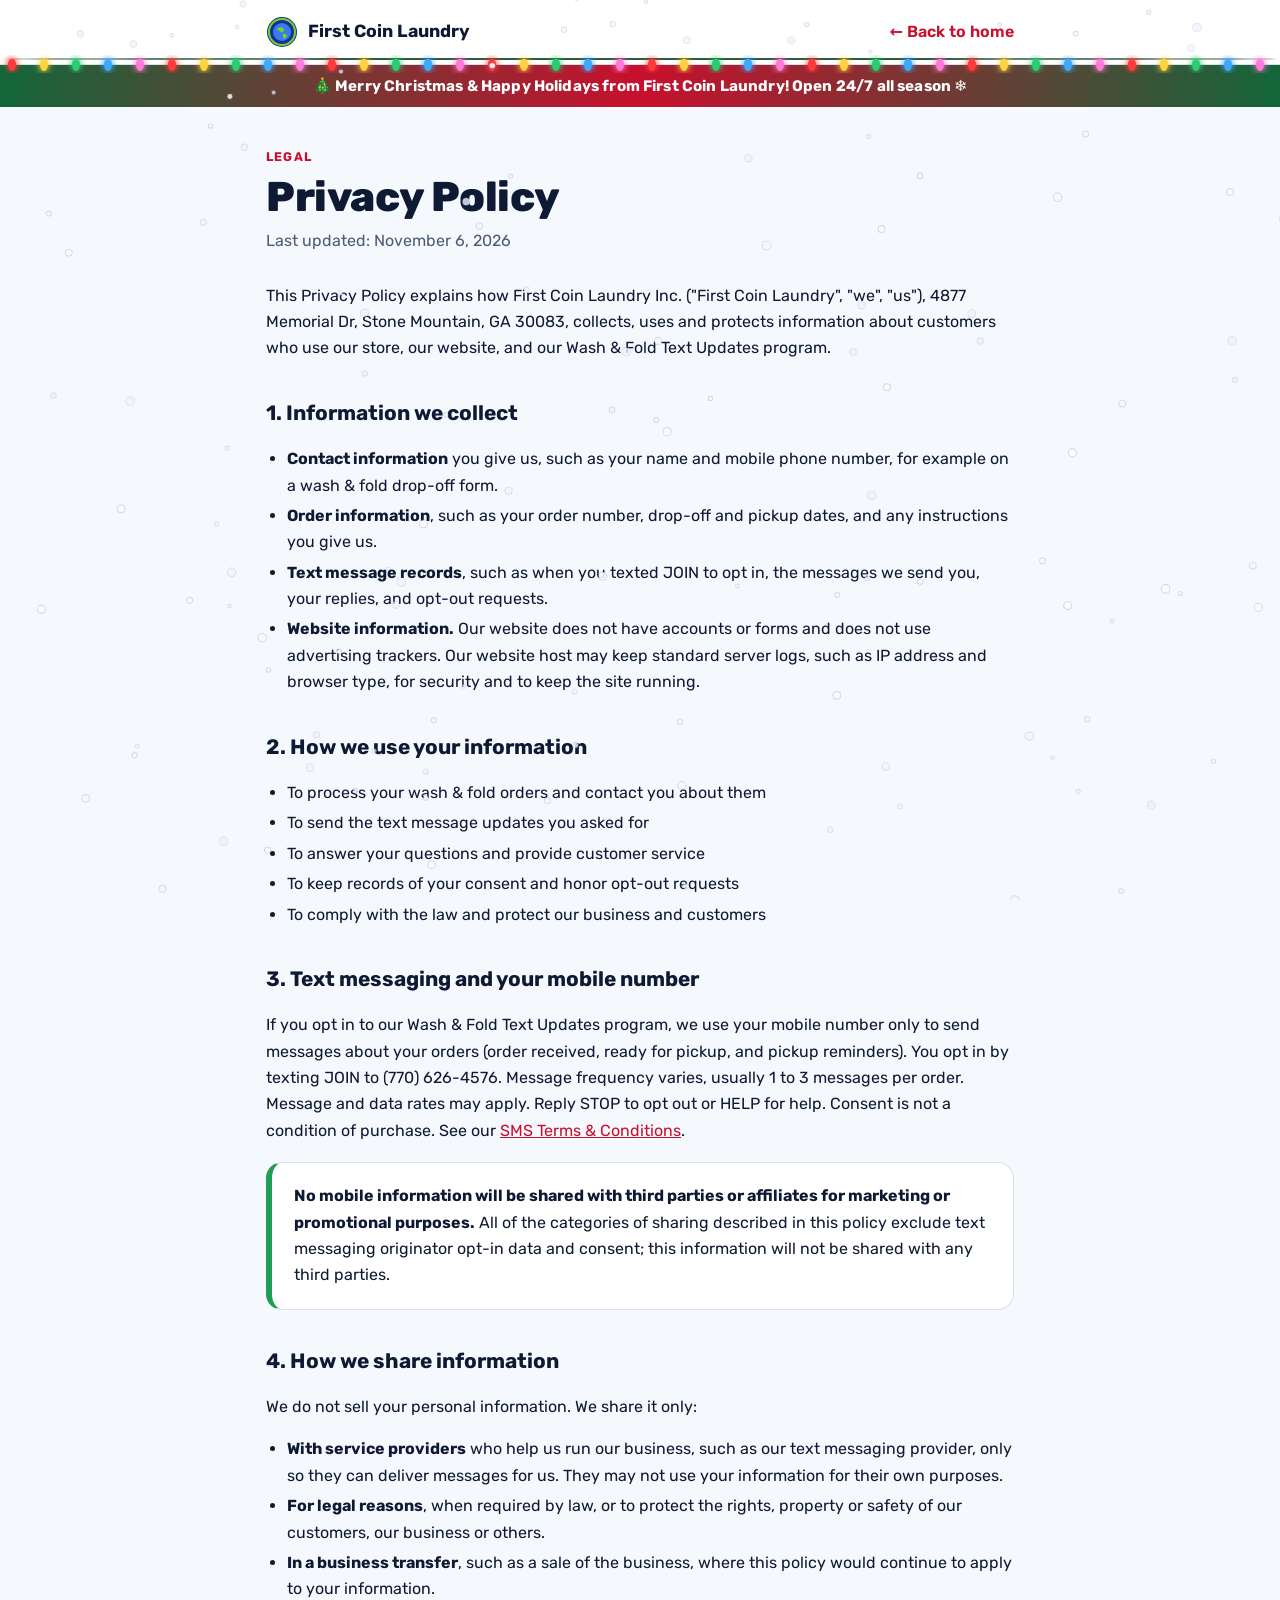
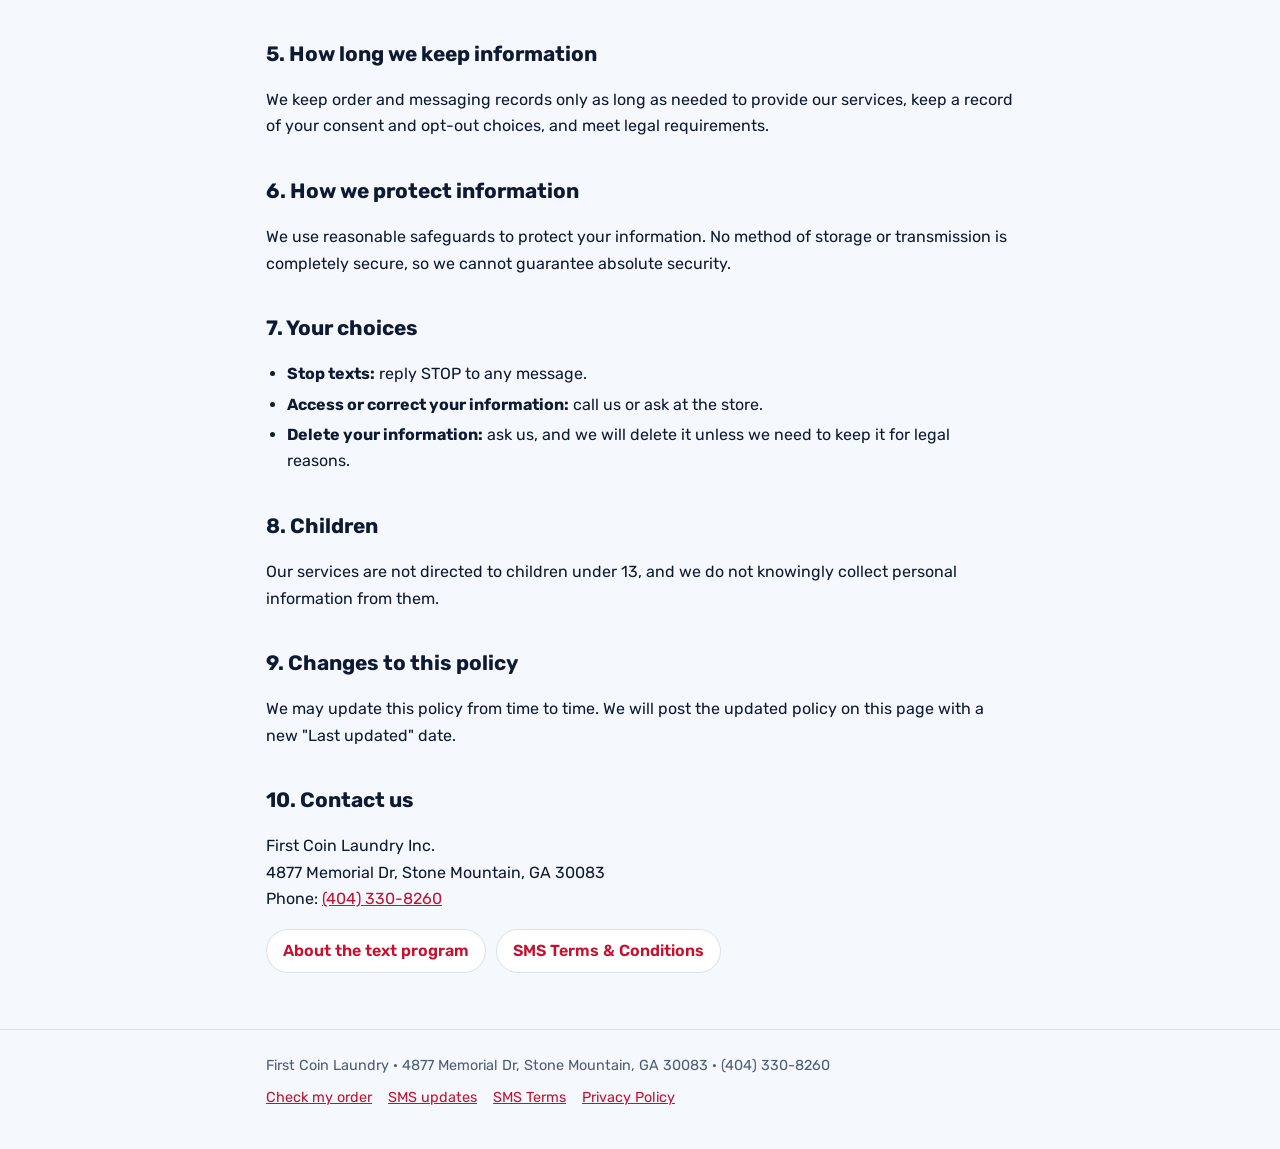
==== commit f1b4c785: "Christmas theme with falling snow; turns itself off after Dec 31, 2026 Co-Authored-By: Claude Opus 5" ====
--- a/privacy.html
+++ b/privacy.html
@@ -9,6 +9,7 @@
   <link rel="preconnect" href="https://fonts.gstatic.com" crossorigin>
   <link href="https://fonts.googleapis.com/css2?family=Rubik:wght@400;500;600;700;800&display=swap" rel="stylesheet">
   <link rel="stylesheet" href="legal.css">
+  <script src="holiday.js" defer></script>
 </head>
 <body>
   <header class="top">
